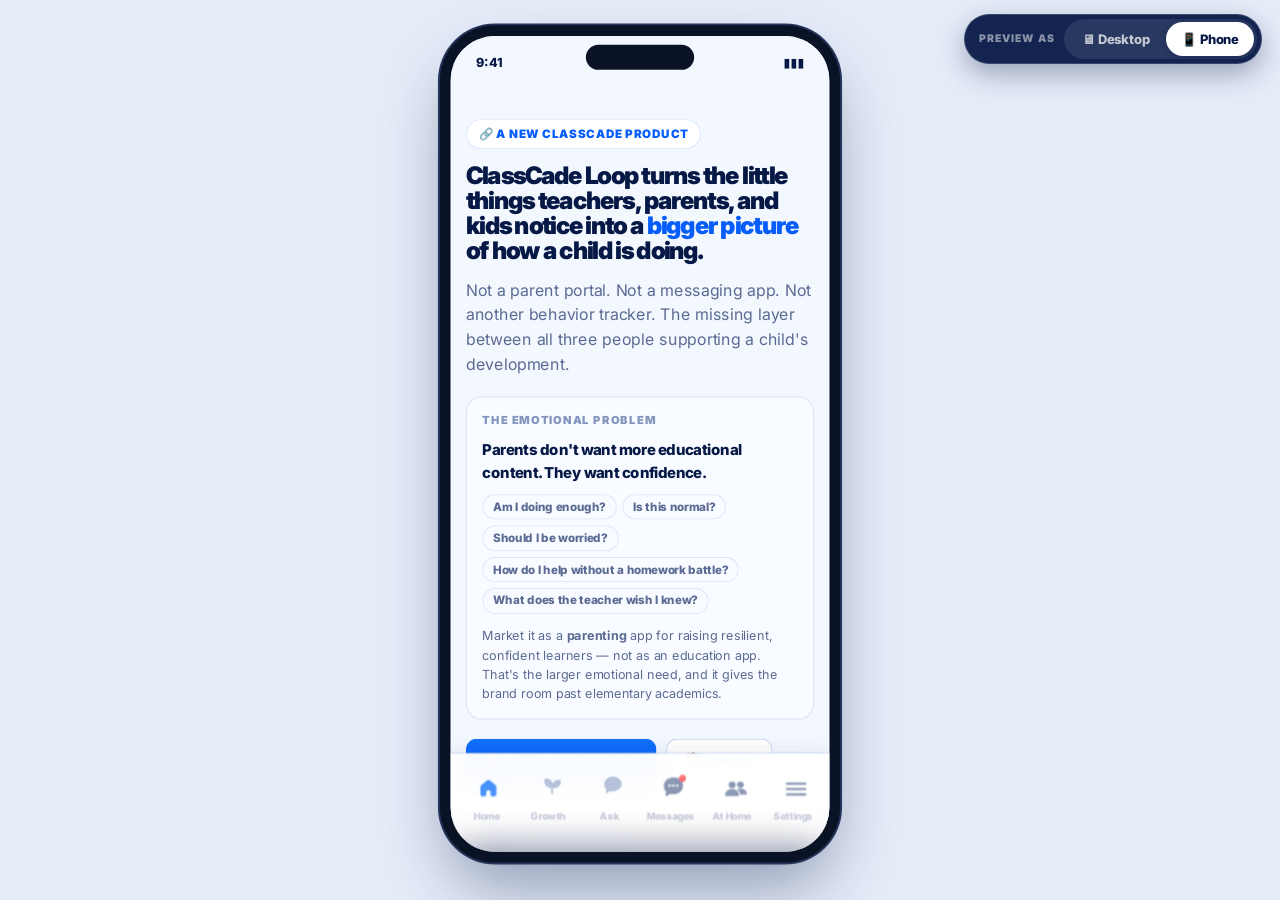
==== index.html @ d3f11597 "Trade Daily Feed's tab for Messages; note the vibe-check integration Daily Feed is browsable detail " ====
<!doctype html>
<html lang="en"><head>
<meta charset="utf-8"><meta name="viewport" content="width=device-width,initial-scale=1">
<title>ClassCade Loop</title>
<link rel="preconnect" href="https://fonts.googleapis.com"><link rel="preconnect" href="https://fonts.gstatic.com" crossorigin>
<link href="https://fonts.googleapis.com/css2?family=Inter:wght@400;500;600;700;800;900&display=swap" rel="stylesheet">
<link rel="stylesheet" href="loop.css?v=115">
<style>
  .hero{padding:34px 0 6px;max-width:760px}
  .arch{display:grid;grid-template-columns:1fr 1fr 1fr;gap:14px}
  @media(max-width:820px){.arch{grid-template-columns:1fr}}
  .prod{border-radius:18px;padding:18px 20px;background:#fff;border:1px solid var(--line);box-shadow:var(--shadow)}
  .prod.ghost{background:var(--tint);border-style:dashed;box-shadow:none;opacity:.75}
  .prod .ico{font-size:24px}
  table.map{width:100%;border-collapse:collapse;font-size:13.5px}
  table.map th{text-align:left;font-size:11.5px;letter-spacing:.07em;text-transform:uppercase;color:var(--muted-2);padding:0 10px 8px 0;font-weight:900}
  table.map td{padding:9px 10px 9px 0;border-top:1px solid var(--line-soft);vertical-align:top}
  table.map td.w{color:var(--muted);font-variant-numeric:tabular-nums}
  .flow{display:grid;grid-template-columns:1fr 92px 1fr;gap:0;align-items:center}
  @media(max-width:820px){.flow{grid-template-columns:1fr}}
  .node{border-radius:16px;padding:16px 18px;background:#fff;box-shadow:inset 0 0 0 1px var(--line)}
  .node .t{font-weight:900;letter-spacing:-.02em;font-size:15px}
  .node .s{font-size:13px;color:var(--muted);margin-top:3px}
  .hub{
    border-radius:18px;padding:16px;text-align:center;color:#fff;
    background:linear-gradient(125deg,#1172ff,#0b2a72);box-shadow:0 10px 26px rgba(7,93,250,.28)
  }
  .conn{height:2px;background:repeating-linear-gradient(90deg,var(--line) 0 6px,transparent 6px 12px)}
  .dimcard{border-radius:16px;padding:15px 16px;background:#fff;box-shadow:inset 0 0 0 1px var(--line)}
  .dimcard .q{font-size:13px;color:var(--muted);margin-top:3px}
</style>
</head><body>
<div class="wrap">

  <div class="hero">
    <div class="eyebrow" style="margin-bottom:14px">🔗 A new ClassCade product</div>
    <h1>ClassCade Loop turns the little things teachers, parents, and kids notice into a <span class="accent">bigger picture</span> of how a child is doing.</h1>
    <p class="muted" style="margin-top:16px;font-size:16.5px;max-width:62ch">
      Not a parent portal. Not a messaging app. Not another behavior tracker.
      The missing layer between all three people supporting a child's development.
    </p>
    <div class="card" style="margin-top:20px;max-width:640px;background:var(--tint)">
      <div class="sec-label">The emotional problem</div>
      <p style="font-size:15.5px;font-weight:800;letter-spacing:-.02em;margin-bottom:10px">Parents don't want more educational content. They want confidence.</p>
      <div style="display:flex;gap:6px;flex-wrap:wrap">
        <span class="chip plain">Am I doing enough?</span>
        <span class="chip plain">Is this normal?</span>
        <span class="chip plain">Should I be worried?</span>
        <span class="chip plain">How do I help without a homework battle?</span>
        <span class="chip plain">What does the teacher wish I knew?</span>
      </div>
      <p class="small muted" style="margin-top:12px">Market it as a <strong>parenting</strong> app for raising resilient, confident learners — not as an education app. That's the larger emotional need, and it gives the brand room past elementary academics.</p>
    </div>
    <div style="display:flex;gap:10px;margin-top:20px;flex-wrap:wrap">
      <a class="btn primary" href="parent.html">🏠 Open the parent view</a>
      <a class="btn ghost" href="teacher.html">🧑‍🏫 Teacher</a>
    </div>
  </div>

  <!-- ── architecture ─────────────────────────────── -->
  <div style="margin-top:44px">
    <div class="sec-label">Product architecture</div>
    <div class="card" style="margin-bottom:16px">
      <h3 style="margin-bottom:4px">ClassCade</h3>
      <p class="muted small" style="margin-bottom:16px">Helping kids thrive at school — and keeping the people who support them connected.</p>
      <div class="arch">
        <div class="prod">
          <div class="ico">⚔️</div>
          <h4 style="margin:8px 0 4px">Showdown</h4>
          <p class="small muted">The classroom experience. Engagement · culture · behavior · goals · motivation.</p>
          <div class="chip good" style="margin-top:10px">Live</div>
        </div>
        <div class="prod" style="border-color:rgba(7,93,250,.4);box-shadow:0 10px 28px rgba(7,93,250,.14)">
          <div class="ico">🔗</div>
          <h4 style="margin:8px 0 4px">Loop</h4>
          <p class="small muted">The home–school connection. Insights · communication · whole-child growth · family support.</p>
          <div class="chip school" style="margin-top:10px">This prototype</div>
        </div>
        <div class="prod ghost">
          <div class="ico">🧪</div>
          <h4 style="margin:8px 0 4px">Future product</h4>
          <p class="small muted">Academic / intervention / whatever comes next.</p>
          <div class="chip plain" style="margin-top:10px">Space held</div>
        </div>
      </div>
      <p class="small muted" style="margin-top:16px">ClassCade becomes the umbrella, rather than Showdown trying to become everything.</p>
    </div>
  </div>

  <!-- ── the loop ─────────────────────────────────── -->
  <div class="card" style="margin-bottom:16px">
    <div class="sec-label">The loop</div>
    <h3 style="margin-bottom:18px">It has to run both directions, or it's just a report card with better manners.</h3>

    <div class="flow">
      <div class="node">
        <div class="t">🏫 School</div>
        <div class="s">Teacher runs Showdown normally. Signals are captured passively — nobody fills out a parent report.</div>
        <div style="display:flex;gap:6px;flex-wrap:wrap;margin-top:10px">
          <span class="chip school">Persistence</span><span class="chip school">Participation</span><span class="chip school">Collaboration</span><span class="chip school">+5 more</span>
        </div>
      </div>
      <div style="padding:0 14px"><div class="conn"></div></div>
      <div class="node">
        <div class="t">🏠 Home</div>
        <div class="s">Parent taps what they noticed, and relays anything their child said worth keeping. No journaling, no forms.</div>
        <div style="display:flex;gap:6px;flex-wrap:wrap;margin-top:10px">
          <span class="chip home">Observations</span><span class="chip home">Relayed quotes</span>
        </div>
      </div>
    </div>

    <div style="max-width:420px;margin:16px auto">
      <div class="hub">
        <div style="font-weight:900;font-size:17px">🔗 Loop</div>
        <div class="small" style="color:rgba(255,255,255,.78);margin-top:4px">Interprets · connects · narrates</div>
      </div>
    </div>

    <div class="grid-3">
      <div class="node" style="opacity:.62;border-style:dashed"><div class="t">👧 Child · parked</div>
        <div class="s">A child-facing surface is designed but <strong>not built</strong>. See below.</div></div>
      <div class="node"><div class="t">🏠 Parent</div><div class="s">"How is my child really doing?" A noticing, why it matters, one question, one thing to try.</div></div>
      <div class="node"><div class="t">🧑‍🏫 Teacher</div><div class="s">"What should I know?" Useful classroom context — not a 900-word parent email.</div></div>
    </div>

    <div class="callout try" style="margin-top:16px">
      <div class="lbl">The return path is the part most products skip</div>
      A parent responds in one tap — <strong>we're seeing this at home too</strong> / <strong>this feels different at home</strong> / <strong>I'd like to talk</strong> — plus an optional line capped at 240 characters. The cap is the feature: it's what stops the channel becoming email.
    </div>
  </div>

  <!-- ── parked child surface ─────────────────────── -->
  <div class="card" style="margin-bottom:16px;border-color:rgba(180,83,10,.3)">
    <div class="sec-label" style="color:var(--watch)">Parked, deliberately · Aug 2026</div>
    <h3 style="margin-bottom:8px">Loop has no child-facing surface, and no child data path at all.</h3>
    <div class="grid-2" style="gap:16px">
      <div>
        <p class="small muted">A screen where a child taps how their day went is personal information
        collected <strong>directly from a child under 13</strong>. That pulls Loop into COPPA proper —
        verifiable parental consent before collection, a child-specific notice, retention limits, and a
        parental right to review and delete.</p>
        <p class="small muted" style="margin-top:10px">It also splits by tier. A <strong>school</strong>
        can consent on parents' behalf for genuinely educational use. A direct <strong>Loop Family</strong>
        subscriber has no school in the chain, so the identical screen would sit on two different legal
        bases depending on who paid. That's a question for counsel, not for first principles.</p>
      </div>
      <div>
        <div class="callout try"><div class="lbl">What it costs, and the workaround</div>
          Parking it costs Loop exactly one thing: the child's voice — the line that makes a parent stop
          scrolling. So the voice is <strong>relayed by the parent</strong> instead. Same sentence on the
          card, collected from an adult account holder, none of the above applies.</div>
        <p class="tiny muted" style="margin-top:10px">The designed student experience — My Focus, three
        stars, never a score — is kept in <code>parked/student.html</code> as a record. It is not linked
        from the product and not part of the build.</p>
      </div>
    </div>
  </div>

  <!-- ── boggies ──────────────────────────────────── -->
  <div class="card" style="margin-bottom:16px">
    <div class="sec-label">The one thing that crosses over</div>
    <div style="display:flex;gap:20px;align-items:center;flex-wrap:wrap">
      <div id="bogRow" style="display:flex;gap:9px"></div>
      <div style="flex:1;min-width:280px">
        <h3 style="margin-bottom:6px">A child's Boggie follows them home.</h3>
        <p class="small muted">Showdown's characters are the only piece of the classroom's personality that belongs in a parent app. Everything else Loop shows a parent is interpretation; the Boggie is the child's own. It gives a parent something to ask about by name — and it gives the child a reason to open their side of Loop at all.</p>
      </div>
    </div>
  </div>

  <!-- ── whole learner ────────────────────────────── -->
  <div class="card" style="margin-bottom:16px">
    <div class="sec-label">The framework</div>
    <h3 style="margin-bottom:6px">${LOOP.framework().name}</h3>
    <p class="small muted" style="margin-bottom:16px">Six dimensions. Nobody takes a 60-question assessment — the picture emerges from signals that were already being generated. Adults see <strong>${LOOP.framework().name}</strong>; the child sees the same six as <strong>My Growth</strong>.</p>
    <div class="grid-3" id="dims"></div>
  </div>

  <!-- ── mapping ──────────────────────────────────── -->
  <div class="grid-2" style="margin-bottom:16px">
    <div class="card">
      <div class="sec-label">Showdown signal → dimension</div>
      <p class="small muted" style="margin-bottom:14px">A signal is evidence, not a score. Each one fans into dimensions with a weight.</p>
      <table class="map" id="mapT"></table>
    </div>
    <div class="stack">
      <div class="card">
        <div class="sec-label">Engine rules</div>
        <ul class="small muted" style="margin:0;padding-left:18px;line-height:1.75">
          <li>Rolling <strong>21-day window</strong>, recency-weighted (≈9-day half-life)</li>
          <li>Source trust: school <strong>1.0</strong> · home <strong>0.85</strong> · child <strong>0.7</strong></li>
          <li><strong>3+ signals</strong> before a dimension says anything — otherwise "getting to know"</li>
          <li>A direction needs <strong>2+ events pointing the same way</strong>. One good day is not a trend</li>
          <li>Parents never see a number. Plain language only</li>
          <li>The child never sees a level, trend, or score at all</li>
        </ul>
      </div>
      <div class="card" style="border-color:rgba(180,83,10,.35)">
        <div class="sec-label" style="color:var(--watch)">One gap worth naming</div>
        <p class="small">None of the eight Showdown signals feeds <strong>🔎 Curiosity</strong>. As specced, Curiosity can only ever be a home-and-child dimension — a connected family would see five dimensions lit by school and one that isn't. Either Showdown captures something like <em>Wondering</em> (a student asking their own question, choosing to go deeper), or Curiosity gets labeled home-sourced on purpose.</p>
      </div>
    </div>
  </div>

  <!-- ── ritual ───────────────────────────────────── -->
  <div class="grid-2" style="margin-bottom:16px">
    <div class="card">
      <div class="sec-label">The rhythm</div>
      <h3 style="margin-bottom:6px">A weekly parenting ritual engine</h3>
      <p class="small muted" style="margin-bottom:14px">This — not content volume — is what makes it subscription-worthy.</p>
      <div class="node" style="margin-bottom:9px"><div class="t">Sunday · the weekly read</div>
        <div class="s">One noticing, one thing to try, one question to ask. Never six status bars and a to-do list.</div></div>
      <div class="node" style="margin-bottom:9px"><div class="t">Daily · the 5-minute moment</div>
        <div class="s">One small idea with a reason attached. Habit territory without pressure.</div></div>
      <div class="node"><div class="t">Anytime · "I'm noticing something…"</div>
        <div class="s">The always-there safety net. No history required, never paywalled.</div></div>
    </div>
    <div class="stack">
      <div class="card">
        <div class="sec-label">Rollout</div>
        <table class="map">
          <tr><th>Phase</th><th>What ships</th></tr>
          <tr><td><strong>1 · Parent-first</strong></td><td class="muted">Loop Family standalone. Proves parents engage weekly and pay, zero school dependency.</td></tr>
          <tr><td><strong>2 · Teacher companion</strong></td><td class="muted">Showdown signals + optional 30-second pulse. <strong>Under 2 minutes a week, or nothing at all.</strong></td></tr>
          <tr><td><strong>3 · School partnerships</strong></td><td class="muted">District pilots sold on reduced parent-email burden — never on dashboards or data.</td></tr>
        </table>
      </div>
      <div class="card" style="background:var(--tint)">
        <div class="sec-label">How Loop talks</div>
        <p class="small" id="langRule"></p>
        <div id="langChips" style="margin-top:10px"></div>
      </div>
    </div>
  </div>

  <!-- ── tiers ────────────────────────────────────── -->
  <div class="grid-2">
    <div class="card">
      <div class="chip home" style="margin-bottom:12px">🏠 Loop Family</div>
      <h3 style="margin-bottom:4px">$7.99<span class="muted" style="font-size:15px;font-weight:700">/month</span></h3>
      <p class="small muted" style="margin:8px 0 14px">Parent joins independently. Parent observations + age/grade expectations + activities and conversations. No school required — and Loop never asks a school for permission to be useful.</p>
      <ul class="small muted" style="margin:0;padding-left:18px;line-height:1.7">
        <li>Whole Learner picture from home signals</li>
        <li>Weekly noticing with talk-about-it and try-at-home</li>
        <li>The child's voice, relayed by the parent</li>
        <li>Upsell: <em>"Want a fuller picture?"</em> → organic ClassCade acquisition</li>
      </ul>
      <a class="btn ghost sm block" style="margin-top:16px" href="parent.html" onclick="LOOP.store.setTier('family')">See the Family experience →</a>
    </div>
    <div class="card" style="border-color:rgba(7,93,250,.35)">
      <div class="chip school" style="margin-bottom:12px">🔗 Loop Connected</div>
      <h3 style="margin-bottom:4px">Included <span class="muted" style="font-size:15px;font-weight:700">when the school uses ClassCade</span></h3>
      <p class="small muted" style="margin:8px 0 14px">Showdown signals flow in alongside what home notices, and the return path opens back to the teacher. The teacher's added workload is zero.</p>
      <ul class="small muted" style="margin:0;padding-left:18px;line-height:1.7">
        <li>School + home + child, visibly sourced</li>
        <li>Teacher class view with home insight cards</li>
        <li>One-tap parent responses land as classroom context</li>
        <li>District pitch: <em>we turn what you already notice into parent-friendly communication automatically</em></li>
      </ul>
      <a class="btn primary sm block" style="margin-top:16px" href="parent.html" onclick="LOOP.store.setTier('connected')">See the Connected experience →</a>
    </div>
  </div>

  <div class="card" style="margin-top:16px">
    <div class="sec-label">Three revenue channels, not one</div>
    <div class="grid-3" style="margin-bottom:16px">
      <div class="node"><div class="t">Family subscription</div>
        <div class="s">Loop Family, $7.99/mo direct to parents. No school required.</div></div>
      <div class="node"><div class="t">Classroom / school</div>
        <div class="s">Showdown stays the teacher and school product, sold the way it already is.</div></div>
      <div class="node"><div class="t">Connected</div>
        <div class="s">Included in the school's license, sold as a family upgrade, or bought district-wide as a family-engagement product.</div></div>
    </div>
    <div class="callout try">
      <div class="lbl">The acquisition loop runs both ways</div>
      Parent discovers Loop → wants the school connection → <strong>tells the teacher about ClassCade</strong>.<br>
      Teacher uses ClassCade → parents see Loop insights → <strong>families subscribe to the deeper experience</strong>.<br>
      <span class="small muted">Neither product requires the other. Each one feeds the other.</span>
    </div>
  </div>

  <p class="tiny muted" style="margin-top:26px;text-align:center">
    Prototype · seeded data, no backend · <a href="#" id="resetAll">reset all demo state</a>
  </p>
</div>

<script src="loop.data.js?v=115"></script>
<script src="loop.engine.js?v=115"></script>
<script src="loop.shell.js?v=115"></script>
<script>
mountApp('index.html');
$('#dims').innerHTML = DIMENSIONS.map(d=>`
  <div class="dimcard" style="box-shadow:inset 0 0 0 1px ${d.color}33">
    <div style="display:flex;align-items:center;gap:9px">
      <div class="dim-ico" style="background:${d.tint};box-shadow:none">${dimIcon(d,20)}</div>
      <strong style="letter-spacing:-.02em;color:${d.color}">${esc(d.name)}</strong>
    </div>
    <div class="q">${esc(d.q)}</div>
    <div style="margin-top:9px">${d.facets.map(f=>
      `<span class="chip plain tiny" style="margin:0 4px 4px 0">${esc(f)}</span>`).join('')}</div>
  </div>`).join('');

$('#bogRow').innerHTML = ['starpop','fizz','coco','oneeye','uni','sharky'].map(b=>bog(b,'md','ring')).join('');

$('#mapT').innerHTML = `<tr><th>Signal</th><th>Feeds</th></tr>` + Object.keys(SIGNALS).map(k=>{
  const s = SIGNALS[k];
  const dims = Object.keys(s.w).map(dk=>{
    const dim = DIMENSIONS.find(x=>x.id===dk);
    return `${dim.emoji} ${dim.name} <span class="w">${s.w[dk]}</span>`;
  }).join(' · ');
  return `<tr><td><strong>${s.emoji} ${esc(s.label)}</strong>${s.proposed?' <span class="chip watch tiny">proposed</span>':''}</td><td class="muted">${dims}</td></tr>`;
}).join('');

$('#langRule').textContent = LANGUAGE.rule;
$('#langChips').innerHTML =
  LANGUAGE.use.map(w=>`<span class="chip good" style="margin:0 5px 5px 0">${esc(w)}</span>`).join('') +
  '<div style="margin-top:7px">' +
  LANGUAGE.never.map(w=>`<span class="chip plain" style="margin:0 5px 5px 0;text-decoration:line-through;opacity:.55">${esc(w)}</span>`).join('') +
  '</div>';

$('#resetAll').onclick = e => { e.preventDefault(); LOOP.store.reset(); toast('Demo state cleared.'); setTimeout(()=>location.reload(),700) };
</script>
</body></html>
---- loop.css ----
/* ClassCade Loop — shared shell
   Tokens sampled from the live classcade.com marketing site (Aug 2026). */

:root{
  /* ClassCade masterbrand */
  --ink:#061846;
  --ink-2:#07173f;
  --blue:#075dfa;
  --blue-grad:linear-gradient(#1172ff 0%, #0456ee 100%);
  --gold-grad:linear-gradient(#ffd547 0%, #ffc425 48%, #ffba12 100%);
  --gold:#ffc425;
  --muted:#5b6a92;
  --muted-2:#8496bd;
  --line:rgba(145,174,224,.48);
  --line-soft:rgba(145,174,224,.28);
  --card:#ffffff;
  --tint:#f8fbff;
  --page:#f3f7fe;
  --shadow:0 10px 28px rgba(6,24,70,.09);
  --shadow-lg:0 18px 48px rgba(6,24,70,.13);
  --radius:20px;

  /* Loop source colors — every insight is visibly sourced */
  --school:#075dfa;        /* Showdown / teacher */
  --school-bg:#eef4ff;
  --home:#0e9384;          /* parent observations */
  --home-bg:#e7f7f4;
  --child:#7c4dff;         /* child check-ins */
  --child-bg:#f1ecff;
  --good:#108b2f;
  --good-bg:#e9f8e9;
  --watch:#b4530a;
  --watch-bg:#fdf1e3;
}

*{box-sizing:border-box}
html,body{margin:0;padding:0}
body{
  font-family:Inter,ui-sans-serif,system-ui,-apple-system,"Segoe UI",sans-serif;
  background:var(--page);
  color:var(--ink);
  -webkit-font-smoothing:antialiased;
  font-size:15px;
  line-height:1.55;
}
h1,h2,h3,h4{margin:0;font-weight:900;letter-spacing:-.035em;line-height:1.08}
h1{font-size:40px;letter-spacing:-.055em;line-height:1.04}
h2{font-size:26px}
h3{font-size:19px;letter-spacing:-.028em}
h4{font-size:15px;letter-spacing:-.02em}
p{margin:0}
a{color:var(--blue);text-decoration:none;font-weight:800}
.accent{color:var(--blue)}
.muted{color:var(--muted)}
.small{font-size:13px}
.tiny{font-size:12px;letter-spacing:.01em}

/* ── top bar ───────────────────────────────────────── */
.bar{
  position:sticky;top:0;z-index:40;
  background:var(--ink);color:#fff;
  border-bottom:1px solid rgba(255,255,255,.08);
}
.bar-in{max-width:1120px;margin:0 auto;padding:11px 22px;display:flex;align-items:center;gap:18px}
.logo{display:flex;align-items:center;gap:9px;font-weight:900;letter-spacing:-.04em;font-size:19px;color:#fff}
.logo .cc{color:#fff}
.logo .cd{color:var(--gold)}
.logo .lp{
  margin-left:6px;padding:2px 9px;border-radius:999px;
  background:rgba(255,255,255,.1);box-shadow:inset 0 0 0 1px rgba(255,255,255,.16);
  font-size:12px;letter-spacing:.02em;color:#fff
}
.surfaces{display:flex;gap:4px;margin-left:6px}
.surfaces a{
  padding:7px 13px;border-radius:11px;font-size:13.5px;font-weight:800;
  color:rgba(255,255,255,.72)
}
.surfaces a:hover{background:rgba(255,255,255,.08);color:#fff}
.surfaces a.on{background:rgba(255,255,255,.13);color:#fff;box-shadow:inset 0 0 0 1px rgba(255,255,255,.14)}
.bar-right{margin-left:auto;display:flex;align-items:center;gap:12px}

/* tier toggle */
.tier{display:flex;align-items:center;gap:0;background:rgba(255,255,255,.08);border-radius:999px;padding:3px;box-shadow:inset 0 0 0 1px rgba(255,255,255,.13)}
.tier button{
  border:0;background:transparent;cursor:pointer;color:rgba(255,255,255,.7);
  font:inherit;font-size:12.5px;font-weight:800;padding:5px 12px;border-radius:999px;letter-spacing:-.01em
}
.tier button.on{background:#fff;color:var(--ink)}
.tier-label{font-size:11.5px;font-weight:800;letter-spacing:.08em;text-transform:uppercase;color:rgba(255,255,255,.45)}

/* ── layout ────────────────────────────────────────── */
.wrap{max-width:1120px;margin:0 auto;padding:26px 22px 90px}
.narrow{max-width:720px}
.stack{display:flex;flex-direction:column;gap:16px}
.row{display:flex;gap:16px}
.grid-2{display:grid;grid-template-columns:1fr 1fr;gap:16px}
.grid-3{display:grid;grid-template-columns:repeat(3,1fr);gap:14px}
.sidebar-layout{display:grid;grid-template-columns:1fr 330px;gap:20px;align-items:start}
@media (max-width:900px){
  .sidebar-layout,.grid-2,.grid-3{grid-template-columns:1fr}
  h1{font-size:30px}
  .surfaces a{padding:6px 9px;font-size:12.5px}
}

/* ── cards ─────────────────────────────────────────── */
.card{
  background:var(--card);border:1px solid var(--line);border-radius:var(--radius);
  box-shadow:var(--shadow);padding:20px 22px
}
.card.flush{padding:0;overflow:hidden}
.card.tinted{background:var(--tint)}
.card-head{display:flex;align-items:center;gap:10px;margin-bottom:12px}
.hairline{height:1px;background:var(--line-soft);margin:16px -22px}

/* eyebrow pill */
.eyebrow{
  display:inline-flex;align-items:center;gap:7px;padding:6px 13px;border-radius:999px;
  background:#fff;box-shadow:inset 0 0 0 1px rgba(7,93,250,.15);
  color:var(--blue);font-size:12px;font-weight:900;letter-spacing:.06em;text-transform:uppercase
}

/* chips */
.chip{
  display:inline-flex;align-items:center;gap:6px;padding:4px 11px;border-radius:999px;
  font-size:12px;font-weight:800;letter-spacing:-.01em;white-space:nowrap
}
.chip.school{background:var(--school-bg);color:var(--school);box-shadow:inset 0 0 0 1px rgba(7,93,250,.16)}
.chip.home{background:var(--home-bg);color:var(--home);box-shadow:inset 0 0 0 1px rgba(14,147,132,.18)}
.chip.child{background:var(--child-bg);color:var(--child);box-shadow:inset 0 0 0 1px rgba(124,77,255,.18)}
.chip.good{background:var(--good-bg);color:var(--good);box-shadow:inset 0 0 0 1px rgba(16,139,47,.16)}
.chip.watch{background:var(--watch-bg);color:var(--watch);box-shadow:inset 0 0 0 1px rgba(180,83,10,.16)}
.chip.plain{background:var(--tint);color:var(--muted);box-shadow:inset 0 0 0 1px var(--line-soft)}
.chip.gold{background:#fff6d9;color:#7a5a00;box-shadow:inset 0 0 0 1px rgba(255,196,37,.4)}

/* buttons */
.btn{
  display:inline-flex;align-items:center;justify-content:center;gap:8px;
  border:0;cursor:pointer;font:inherit;font-weight:800;font-size:14px;
  padding:11px 18px;border-radius:12px;letter-spacing:-.015em;
  background:var(--tint);color:var(--ink);box-shadow:inset 0 0 0 1px var(--line);
  transition:transform .08s ease
}
.btn:active{transform:translateY(1px)}
.btn.primary{background-image:var(--blue-grad);color:#fff;box-shadow:0 6px 16px rgba(7,93,250,.28)}
.btn.gold{background-image:var(--gold-grad);color:var(--ink-2);box-shadow:0 6px 16px rgba(255,186,18,.32)}
.btn.ghost{background:#fff;color:var(--blue);box-shadow:inset 0 0 0 1px var(--line)}
.btn.sm{padding:8px 13px;font-size:13px;border-radius:10px}
.btn.block{width:100%}
.btn[disabled]{opacity:.55;cursor:default}
.btn.sel{background:#fff;box-shadow:inset 0 0 0 2px var(--blue);color:var(--blue)}

/* ── dimension bits ────────────────────────────────── */
.dim-ico{
  width:38px;height:38px;border-radius:12px;display:grid;place-items:center;font-size:19px;
  background:var(--tint);box-shadow:inset 0 0 0 1px var(--line-soft);flex:none
}
.dim-ico.lg{width:48px;height:48px;font-size:24px;border-radius:14px}
.trend{font-weight:900;font-size:15px}
.trend.up{color:var(--good)}
.trend.flat{color:var(--muted-2)}
.trend.down{color:var(--watch)}

.meter{height:7px;border-radius:999px;background:#e9f0fb;overflow:hidden;box-shadow:inset 0 0 0 1px var(--line-soft)}
.meter i{display:block;height:100%;border-radius:999px;background-image:var(--blue-grad)}
.meter i.good{background-image:linear-gradient(#2fbf4d,#108b2f)}
.meter i.watch{background-image:linear-gradient(#f0a94a,#c96a12)}
.meter i.unknown{background-image:linear-gradient(#c9d6ec,#aebfdf)}

/* sourced evidence lines */
.src{display:flex;gap:11px;align-items:flex-start;padding:11px 0}
.src + .src{border-top:1px dashed var(--line-soft)}
.src-key{
  flex:none;width:82px;font-size:11.5px;font-weight:900;letter-spacing:.06em;text-transform:uppercase;
  padding-top:2px
}
.src-key.school{color:var(--school)}
.src-key.home{color:var(--home)}
.src-key.child{color:var(--child)}
.src-body{font-size:14.5px;line-height:1.5}
.quote{font-style:italic;color:var(--ink)}

/* callouts */
.callout{border-radius:14px;padding:14px 16px;background:var(--tint);box-shadow:inset 0 0 0 1px var(--line-soft)}
.callout .lbl{font-size:11.5px;font-weight:900;letter-spacing:.07em;text-transform:uppercase;color:var(--muted);margin-bottom:5px}
.callout.talk{background:#fff9e6;box-shadow:inset 0 0 0 1px rgba(255,196,37,.35)}
.callout.talk .lbl{color:#8a6400}
.callout.try{background:var(--home-bg);box-shadow:inset 0 0 0 1px rgba(14,147,132,.18)}
.callout.try .lbl{color:var(--home)}
.callout.why{background:var(--school-bg);box-shadow:inset 0 0 0 1px rgba(7,93,250,.14)}
.callout.why .lbl{color:var(--school)}

/* avatars */
.av{
  width:38px;height:38px;border-radius:12px;flex:none;display:grid;place-items:center;
  font-weight:900;font-size:14px;color:#fff;letter-spacing:-.02em;background-image:var(--blue-grad)
}
.av.lg{width:52px;height:52px;border-radius:15px;font-size:19px}
.av.g1{background-image:linear-gradient(#7c4dff,#5b21e8)}
.av.g2{background-image:linear-gradient(#0e9384,#087668)}
.av.g3{background-image:linear-gradient(#f0a94a,#d97a12)}
.av.g4{background-image:linear-gradient(#e8578a,#c62a63)}

/* upsell / connect */
.connect{
  border-radius:var(--radius);padding:20px 22px;color:#fff;
  background:linear-gradient(115deg,#0b2a72,#061846 60%);
  box-shadow:var(--shadow-lg);position:relative;overflow:hidden
}
.connect::after{
  content:"";position:absolute;right:-40px;top:-40px;width:190px;height:190px;border-radius:50%;
  background:radial-gradient(circle,rgba(255,196,37,.28),transparent 68%)
}
.connect h3{color:#fff}
.connect p{color:rgba(255,255,255,.76)}

.locked{opacity:.5;filter:grayscale(.35);pointer-events:none}

/* toast */
.toast{
  position:fixed;left:50%;bottom:26px;transform:translateX(-50%) translateY(14px);
  background:var(--ink);color:#fff;padding:12px 18px;border-radius:13px;font-weight:800;font-size:14px;
  box-shadow:var(--shadow-lg);opacity:0;transition:all .22s ease;pointer-events:none;z-index:80;max-width:88vw
}
.toast.show{opacity:1;transform:translateX(-50%) translateY(0)}

/* misc */
.sec-label{font-size:11.5px;font-weight:900;letter-spacing:.09em;text-transform:uppercase;color:var(--muted-2);margin-bottom:9px}
.list-row{display:flex;align-items:center;gap:13px;padding:13px 22px;border-top:1px solid var(--line-soft);cursor:pointer}
.list-row:first-child{border-top:0}
.list-row:hover{background:var(--tint)}
.list-row.on{background:var(--school-bg)}
.spacer{flex:1}
textarea.note{
  width:100%;border-radius:12px;border:1px solid var(--line);padding:11px 13px;font:inherit;font-size:14px;
  resize:vertical;min-height:64px;color:var(--ink);background:#fff
}
textarea.note:focus{outline:2px solid rgba(7,93,250,.35);outline-offset:1px}
.counter{font-size:12px;color:var(--muted-2);font-weight:700;text-align:right;margin-top:4px}

/* ── mobile chrome ─────────────────────────────────── */
@media (max-width:680px){
  .bar-in{flex-wrap:wrap;gap:10px;padding:10px 16px}
  .surfaces{order:3;width:100%;margin-left:0;overflow-x:auto;-webkit-overflow-scrolling:touch}
  .surfaces a{white-space:nowrap}
  .bar-right{margin-left:auto}
  .tier-label{display:none}
  .wrap{padding:20px 16px 70px}
  .card{padding:18px 16px}
  .hairline{margin:14px -16px}
  .src-key{width:64px;font-size:10.5px}
  .callout{padding:12px 13px}
}

/* ══ APP SHELL (sidebar) ═══════════════════════════════════════════ */
.app{display:grid;grid-template-columns:236px 1fr;min-height:100vh;align-items:start}
.side{
  position:sticky;top:0;height:100vh;overflow-y:auto;
  background:var(--ink);color:#fff;padding:20px 14px;display:flex;flex-direction:column;gap:6px
}
.side .brand{display:block;padding:4px 8px 18px}
.side .brand .cc{font-weight:900;font-size:17px;letter-spacing:-.04em}
.side .brand .cc i{font-style:normal;color:var(--gold)}
.side .brand .lp{
  display:block;font-weight:900;font-size:29px;letter-spacing:-.055em;line-height:1;margin-top:1px;
  background:linear-gradient(92deg,#4d9bff,#1172ff 45%,#7c5cfc);
  -webkit-background-clip:text;background-clip:text;color:transparent
}
.side nav{display:flex;flex-direction:column;gap:2px}
.side nav a,.side nav > span{
  display:flex;align-items:center;gap:11px;padding:10px 12px;border-radius:12px;
  font-size:14px;font-weight:800;color:rgba(255,255,255,.66);letter-spacing:-.015em
}
/* children of a nav item must never pick up the item's own box */
.side nav a .ic,.side nav a .gl,.side nav a .nlabel{
  padding:0;border-radius:0;background:none;box-shadow:none;font-size:inherit
}
.side nav a .gl{display:none}
body.sm .side nav a .gl{display:block}
.side nav a .ic{display:inline-block;width:19px;text-align:center;font-size:15px;flex:none}
.side nav a .nlabel{display:inline;color:inherit}
.side nav a:hover{background:rgba(255,255,255,.07);color:#fff}
.side nav a.on{background-image:var(--blue-grad);color:#fff;box-shadow:0 6px 16px rgba(7,93,250,.34)}
.side nav span{opacity:.34;cursor:default}
.side nav .ic{width:19px;text-align:center;font-size:15px}
.side-label{
  font-size:10.5px;font-weight:900;letter-spacing:.11em;text-transform:uppercase;
  color:rgba(255,255,255,.32);padding:16px 12px 6px
}
.side-promo{
  margin-top:auto;border-radius:16px;padding:15px;color:#fff;
  background:linear-gradient(160deg,#0d2f7d,#071a4d);box-shadow:inset 0 0 0 1px rgba(255,255,255,.1)
}
.side-promo h5{margin:0 0 6px;font-size:14.5px;font-weight:900;letter-spacing:-.02em;line-height:1.25}
.side-promo p{font-size:12.5px;color:rgba(255,255,255,.6);line-height:1.45}
.side .tier{margin:10px 4px 0}
.main{min-width:0;padding:26px 28px 80px}

/* greeting + child switcher */
.topline{display:flex;align-items:flex-start;gap:18px;flex-wrap:wrap;margin-bottom:20px}
.kidpick{
  margin-left:auto;display:flex;align-items:center;gap:11px;background:#fff;border:1px solid var(--line);
  border-radius:16px;padding:9px 14px;box-shadow:var(--shadow);cursor:pointer
}
.kidpick .meta{font-size:12.5px;color:var(--muted);font-weight:700}
.kidmenu{position:relative}
.kidmenu .drop{
  position:absolute;right:0;top:calc(100% + 7px);background:#fff;border:1px solid var(--line);
  border-radius:16px;box-shadow:var(--shadow-lg);padding:6px;min-width:250px;z-index:30;display:none
}
.kidmenu.open .drop{display:block}
.kidmenu .drop button{
  display:flex;align-items:center;gap:11px;width:100%;text-align:left;border:0;background:transparent;
  font:inherit;padding:9px 10px;border-radius:11px;cursor:pointer;color:var(--ink)
}
.kidmenu .drop button:hover{background:var(--tint)}

/* dashboard grid */
.dash{display:grid;grid-template-columns:minmax(0,1fr) 318px;gap:18px;align-items:start}

/* hero */
.hero-card{
  border-radius:var(--radius);padding:24px 26px;color:#fff;position:relative;overflow:hidden;
  background:linear-gradient(118deg,#0c2661,#061846 62%);box-shadow:var(--shadow-lg)
}
.hero-card::after{content:"";position:absolute;right:-70px;top:-70px;width:260px;height:260px;border-radius:50%;
  background:radial-gradient(circle,rgba(124,92,252,.32),transparent 68%)}
.hero-grid{position:relative;z-index:1;display:grid;grid-template-columns:minmax(0,1.15fr) minmax(0,1fr);gap:24px}
.hero-grid > *,.hero-side > *,.dash > *,.q-grid > *,.wl-row > *,.duo > *{min-width:0}
.hero-card h2{color:#fff;font-size:25px;line-height:1.18;margin-bottom:9px}
.hero-card p{color:rgba(255,255,255,.74);font-size:14.5px}
.hero-eyebrow{font-size:10.5px;font-weight:900;letter-spacing:.13em;text-transform:uppercase;color:rgba(255,255,255,.5);margin-bottom:11px}
.hero-side{display:grid;grid-template-columns:minmax(0,1fr) minmax(0,1fr);gap:14px}
.hero-src .hd{display:flex;align-items:center;gap:7px;font-size:11.5px;font-weight:900;letter-spacing:.07em;text-transform:uppercase;margin-bottom:7px}
.hero-src.s .hd{color:#7fb0ff}
.hero-src.h .hd{color:#5ee0cd}
.hero-src .stat{font-size:14.5px;font-weight:800;line-height:1.35;color:#fff;margin-bottom:9px}
.hero-quote{
  border-radius:13px;padding:10px 12px;background:rgba(255,255,255,.08);
  box-shadow:inset 0 0 0 1px rgba(255,255,255,.12);font-size:12.5px;line-height:1.45;color:rgba(255,255,255,.9)
}
.hero-quote .by{display:block;margin-top:5px;color:rgba(255,255,255,.5);font-weight:800;font-size:11.5px}

/* whole-learner row */
.wl-head{display:flex;align-items:center;gap:10px;margin:22px 0 11px}
.wl-row{display:grid;grid-template-columns:repeat(6,minmax(0,1fr));gap:11px}
.wl-card{
  background:#fff;border:1px solid var(--line);border-radius:16px;padding:14px 13px;
  box-shadow:var(--shadow);cursor:pointer;transition:transform .1s ease
}
.wl-card:hover{transform:translateY(-2px)}
.wl-card .tile{width:36px;height:36px;border-radius:11px;display:grid;place-items:center;font-size:17px;margin-bottom:9px}
.wl-card .nm{font-weight:900;font-size:13.5px;letter-spacing:-.025em}
.wl-card .st{font-size:12.5px;font-weight:800;margin-top:2px}
.wl-card .bar{height:5px;border-radius:999px;background:#eaf0fa;margin-top:9px;overflow:hidden}
.wl-card .bar i{display:block;height:100%;border-radius:999px}

/* two-up cards */
.duo{display:grid;grid-template-columns:1fr 1fr;gap:14px;margin-top:14px}
.mini-head{display:flex;align-items:center;gap:9px;margin-bottom:9px}
.mini-ico{width:32px;height:32px;border-radius:10px;display:grid;place-items:center;font-size:15px;flex:none}
.mini-lbl{font-size:10.5px;font-weight:900;letter-spacing:.11em;text-transform:uppercase;color:var(--muted)}
.donut{width:74px;height:74px;flex:none;border-radius:50%;display:grid;place-items:center;position:relative}
.donut span{font-size:15px;font-weight:900;letter-spacing:-.03em}

/* activity feed */
.feed{width:100%;border-collapse:collapse}
.feed td{padding:11px 8px;border-top:1px solid var(--line-soft);font-size:13.5px;vertical-align:middle}
.feed tr:first-child td{border-top:0}
.feed .dt{color:var(--muted-2);font-weight:800;font-size:12.5px;white-space:nowrap;width:66px}
.feed .sg{font-weight:800;white-space:nowrap}
.feed .who{color:var(--muted);font-size:12.5px;white-space:nowrap;text-align:right}
.coin{background:#fff6d9;color:#7a5a00;box-shadow:inset 0 0 0 1px rgba(255,196,37,.42);
  border-radius:999px;padding:3px 9px;font-size:11.5px;font-weight:900;white-space:nowrap}

/* right rail */
.rail{display:flex;flex-direction:column;gap:14px}
.rail .card{padding:17px 18px}
.rail .lbl{font-size:10.5px;font-weight:900;letter-spacing:.1em;text-transform:uppercase;margin-bottom:6px}
.rail h4{font-size:17px;letter-spacing:-.03em;margin-bottom:6px}
.rail p{font-size:13.5px;color:var(--muted);line-height:1.5}
.rail .link{display:inline-block;margin-top:10px;font-size:13px}

@media (max-width:1180px){
  .dash{grid-template-columns:1fr}
  .wl-row{grid-template-columns:repeat(3,minmax(0,1fr))}
}
@media (max-width:900px){
  .app{grid-template-columns:1fr}
  .side{position:static;height:auto;flex-direction:row;flex-wrap:wrap;align-items:center;gap:10px;padding:12px 16px}
  .side .brand{padding:0 6px 0 0}
  .side .brand .lp{font-size:20px;display:inline;margin-left:6px}
  .side .brand .cc{font-size:15px}
  .side nav{flex-direction:row;flex-wrap:wrap;gap:3px}
  .side nav a{padding:7px 10px;font-size:13px}
  .side-label{display:none}
  .side-promo{display:none}
  .side .tier{margin:0 0 0 auto}
  .main{padding:18px 16px 60px}
  .hero-grid{grid-template-columns:1fr}
  .hero-side{grid-template-columns:1fr}
  .dash{grid-template-columns:minmax(0,1fr)}
  .feed{display:block;overflow-x:auto}
  .duo{grid-template-columns:1fr}
  .wl-row{grid-template-columns:repeat(2,minmax(0,1fr))}
}

/* pages written before the shell keep their .wrap; neutralise its box here */
.main > .wrap{padding:0;max-width:none;margin:0}

/* ══ CONVERSATION STARTERS ═════════════════════════════════════════ */
.starters{
  border-radius:var(--radius);border:1px solid var(--line);background:#fff;
  box-shadow:var(--shadow);padding:22px 24px;margin-top:16px;position:relative;overflow:hidden
}
.starters::before{
  content:"";position:absolute;left:0;top:0;bottom:0;width:5px;
  background:linear-gradient(#7c5cfc,#075dfa 55%,#14b8a6)
}
.starters .strike{
  display:inline-block;text-decoration:line-through;text-decoration-thickness:2px;
  text-decoration-color:rgba(180,83,10,.55);color:var(--muted-2)
}
.q-card{
  border-radius:16px;padding:16px 17px;background:var(--tint);
  box-shadow:inset 0 0 0 1px var(--line);display:flex;flex-direction:column;gap:9px
}
.q-card.grounded{background:#fff;box-shadow:inset 0 0 0 1.5px rgba(7,93,250,.28),0 6px 18px rgba(6,24,70,.07)}
.q-card .qq{font-size:16.5px;font-weight:800;letter-spacing:-.025em;line-height:1.35}
.q-card .because{
  font-size:12.5px;font-weight:800;color:var(--school);background:var(--school-bg);
  border-radius:10px;padding:7px 10px;line-height:1.4
}
.q-card .because.home{color:var(--home);background:var(--home-bg)}
.q-card .whyq{font-size:12.5px;color:var(--muted);line-height:1.5}
.q-card .followq{font-size:12.5px;font-weight:800;color:var(--ink)}
.q-card .acts{display:flex;gap:7px;margin-top:2px}
.q-hero{
  border-radius:18px;padding:20px 22px;background:var(--tint);
  box-shadow:inset 0 0 0 1.5px rgba(7,93,250,.22);display:flex;flex-direction:column;gap:11px
}
.q-hero .qq{font-size:22px;font-weight:900;letter-spacing:-.035em;line-height:1.28}
.q-hero .because{align-self:flex-start}
.q-hero .because.plain{color:var(--muted);background:#fff;box-shadow:inset 0 0 0 1px var(--line)}
.q-hero .followq{font-size:13.5px}
.q-hero .acts{display:flex;gap:9px;margin-top:3px;flex-wrap:wrap}
.q-hero.done .qq{opacity:.5;text-decoration:line-through;text-decoration-color:var(--muted-2)}
@media(max-width:900px){
  .q-hero{padding:16px}
  .q-hero .qq{font-size:19px}
  .q-hero .acts{flex-direction:column}
  .q-hero .acts .btn{width:100%}
}
.q-card.done{opacity:.55}
.q-card.done .qq{text-decoration:line-through;text-decoration-color:var(--muted-2)}

/* ══ BRAND LOCKUP ══════════════════════════════════════════════════ */
.brand{display:block;padding:2px 8px 18px;text-decoration:none}
.brand-top{display:flex;align-items:center;gap:7px}
.brand-top .spark{width:19px;height:19px;flex:none}
.brand-top .cc{
  font-family:'Baloo 2',Inter,sans-serif;font-weight:800;font-size:19px;
  letter-spacing:-.035em;line-height:1;color:#fff
}
.brand-top .tm{font-size:8px;font-weight:800;color:rgba(255,255,255,.5);align-self:flex-start;margin-top:1px}
.brand-loop{display:flex;align-items:center;gap:0;margin-top:1px;line-height:1}
.brand-loop .ltr{
  font-family:'Baloo 2',Inter,sans-serif;font-weight:800;font-size:34px;
  letter-spacing:-.05em;color:#fff;line-height:.9
}
.brand-loop .inf{height:31px;width:53px;flex:none;margin:0 -4px}
/* light-surface variant */
.brand.on-light .brand-top .cc,.brand.on-light .brand-loop .ltr{color:var(--ink)}
.brand.on-light .brand-top .tm{color:var(--muted-2)}

/* ══ BOGGIES ═══════════════════════════════════════════════════════ */
.bog{border-radius:50%;flex:none;display:inline-block;object-fit:cover;vertical-align:middle;
  box-shadow:0 3px 10px rgba(6,24,70,.16)}
.bog.ring{box-shadow:0 3px 10px rgba(6,24,70,.16),0 0 0 2px #fff}
.bog-xs{width:26px;height:26px}
.bog-sm{width:38px;height:38px}
.bog-md{width:56px;height:56px}
.bog-lg{width:84px;height:84px}
.bog-xl{width:120px;height:120px}
.side-promo{display:flex;gap:12px;align-items:center}
.side-promo .txt{min-width:0}

/* ══ APP / WEB VIEW TOGGLE ═════════════════════════════════════════ */
.viewtoggle{
  position:fixed;top:16px;right:20px;z-index:120;display:flex;align-items:center;gap:9px;
  background:rgba(6,24,70,.94);border-radius:999px;padding:5px 5px 5px 15px;
  box-shadow:0 10px 28px rgba(6,24,70,.34),inset 0 0 0 1px rgba(255,255,255,.16);
  backdrop-filter:blur(10px)
}
.viewtoggle .vt-label{
  font-size:10.5px;font-weight:900;letter-spacing:.11em;text-transform:uppercase;
  color:rgba(255,255,255,.5);white-space:nowrap
}
.viewtoggle .vt-group{display:flex;gap:2px;background:rgba(255,255,255,.09);border-radius:999px;padding:3px}
.viewtoggle button{
  border:0;background:transparent;cursor:pointer;color:rgba(255,255,255,.72);
  font:inherit;font-size:13px;font-weight:800;padding:7px 15px;border-radius:999px;letter-spacing:-.015em;
  transition:background .14s,color .14s
}
.viewtoggle button:hover{color:#fff}
.viewtoggle button.on{background:#fff;color:var(--ink);box-shadow:0 2px 6px rgba(6,24,70,.28)}

/* phone frame */
body.appview{background:#e6ecf8;padding:0}
body.appview .app{
  /* min-height:100vh on the base .app rule beats `height`, which stretched the
     "phone" to the full browser window and sliced its bottom off. */
  min-height:0;
  /* Always a real phone's dimensions, then scaled to fit — capping height
     alone made the frame squat in a short browser window. Scaling keeps the
     layout at a true 392px so the preview matches an actual handset. */
  width:392px;height:844px;margin:36px auto;grid-template-columns:1fr;
  transform:scale(var(--pscale,1));transform-origin:top center;
  margin-bottom:calc(36px + (var(--pscale,1) - 1) * 844px);
  border-radius:46px;overflow:hidden;position:relative;background:var(--page);
  box-shadow:0 0 0 11px #0a1226,0 0 0 13px #26355c,0 34px 70px rgba(6,24,70,.4)
}
body.appview .main{
  padding:0 16px 96px;height:100%;overflow-y:auto;-webkit-overflow-scrolling:touch;
  padding-top:52px
}

/* status bar */
.statusbar{
  display:none;position:absolute;top:0;left:0;right:0;height:44px;z-index:20;
  align-items:flex-end;justify-content:space-between;padding:0 26px 7px;
  font-size:13px;font-weight:800;color:var(--ink);
  background:linear-gradient(var(--page) 62%,rgba(243,247,254,0))
}
body.appview .statusbar{display:flex}
.statusbar .notch{
  position:absolute;left:50%;transform:translateX(-50%);top:9px;
  width:112px;height:26px;border-radius:999px;background:#0a1226
}

/* sidebar becomes a bottom tab bar */
body.appview .side{
  position:absolute;bottom:0;left:0;right:0;top:auto;height:auto;
  flex-direction:row;justify-content:space-around;align-items:center;
  padding:9px 6px 22px;gap:0;border-radius:0;z-index:30;
  box-shadow:0 -8px 24px rgba(6,24,70,.18)
}
body.appview .side .brand,
body.appview .side .side-label,
body.appview .side .side-promo,
body.appview .side .tier,
body.appview .side nav:nth-of-type(2){display:none}
body.appview .side nav{flex-direction:row;justify-content:space-around;width:100%;gap:0}
body.appview .side nav a,body.appview .side nav span{
  flex-direction:column;gap:3px;padding:5px 4px;font-size:10px;letter-spacing:-.01em;border-radius:12px;flex:1;
  text-align:center;align-items:center
}
body.appview .side nav a.on{background:transparent;color:#fff;box-shadow:none}
body.appview .side nav a.on .ic{
  background:var(--blue);border-radius:11px;box-shadow:0 5px 14px rgba(7,93,250,.5)
}
body.appview .side nav .ic{width:30px;height:22px;line-height:22px;font-size:14px;transition:background .12s}
body.appview .side nav span{display:flex}
/* app view: single column everywhere */
body.appview .dash,body.appview .t-layout{grid-template-columns:1fr}
body.appview .wl-row{grid-template-columns:repeat(3,minmax(0,1fr));gap:8px}
body.appview .q-grid,body.appview .duo,body.appview .grid-2,body.appview .grid-3,
body.appview .hero-grid,body.appview .hero-side,body.appview .concern-grid,body.appview .arch{
  grid-template-columns:1fr}
body.appview h1{font-size:25px}
body.appview .hero-card{padding:18px}
body.appview .card,body.appview .starters{padding:16px}
body.appview .topline{margin-bottom:14px}
body.appview .kidpick{margin-left:0;width:100%}
body.appview .kidmenu{width:100%;margin-top:12px}
body.appview .side nav a.notab{display:none}   /* five tabs, not seven */

/* ══ SETTINGS ══════════════════════════════════════════════════════ */
.setrow{display:flex;align-items:flex-start;gap:14px;padding:14px 0;border-top:1px solid var(--line-soft)}
.setrow:first-of-type{border-top:0}
.setrow .txt{flex:1;min-width:0}
.setrow .txt h5{margin:0 0 3px;font-size:14.5px;font-weight:900;letter-spacing:-.02em}
.setrow .txt p{font-size:12.5px;color:var(--muted);line-height:1.5}
.sw{
  width:46px;height:27px;border-radius:999px;border:0;cursor:pointer;flex:none;position:relative;
  background:#dbe4f4;box-shadow:inset 0 0 0 1px var(--line);transition:background .16s
}
.sw::after{content:"";position:absolute;top:3px;left:3px;width:21px;height:21px;border-radius:50%;
  background:#fff;box-shadow:0 2px 5px rgba(6,24,70,.28);transition:transform .16s}
.sw.on{background-image:var(--blue-grad);box-shadow:none}
.sw.on::after{transform:translateX(19px)}
.sw.locked{background:#e9f0fb;cursor:not-allowed;opacity:.85}
.sw.locked.on{background-image:linear-gradient(#9fb6dd,#8aa3cf)}
select.pick{
  border:1px solid var(--line);border-radius:11px;padding:8px 11px;font:inherit;font-size:13.5px;
  font-weight:800;background:#fff;color:var(--ink);cursor:pointer
}

/* app-view "More" sheet — keeps My Kids and Messages reachable behind a 5-tab bar */
.sheet-bd{
  position:absolute;inset:0;background:rgba(6,24,70,.45);backdrop-filter:blur(2px);
  z-index:40;opacity:0;pointer-events:none;transition:opacity .18s
}
.sheet-bd.open{opacity:1;pointer-events:auto}
.sheet{
  position:absolute;left:0;right:0;bottom:0;z-index:41;background:#fff;
  max-height:82%;overflow-y:auto;
  border-radius:26px 26px 0 0;padding:10px 16px 26px;
  box-shadow:0 -14px 40px rgba(6,24,70,.3);
  transform:translateY(102%);transition:transform .24s cubic-bezier(.3,.8,.35,1)
}
.sheet.open{transform:translateY(0)}
.sheet .grab{width:42px;height:4px;border-radius:999px;background:#d6e0f2;margin:4px auto 14px}
.sheet a,.sheet .srow{
  display:flex;align-items:center;gap:13px;padding:11px 12px;border-radius:14px;
  font-weight:800;font-size:15px;color:var(--ink);text-decoration:none;letter-spacing:-.02em
}
.sheet a:active{background:var(--tint)}
.sheet .ic{width:26px;text-align:center;font-size:17px}
.sheet .sec{font-size:10.5px;font-weight:900;letter-spacing:.11em;text-transform:uppercase;color:var(--muted-2);padding:12px 12px 4px}

/* keep the top-right view toggle from colliding with the child switcher */
@media (min-width:901px){ .topline{padding-right:158px} }
body.appview .topline{padding-right:0}

/* the More sheet only exists inside the phone frame */
.sheet,.sheet-bd{display:none}
body.appview .sheet,body.appview .sheet-bd{display:block}

/* ══ MOBILE: PRIORITY, NOT JUST STACKING ═══════════════════════════
   The desktop rail holds the two most actionable things on the page
   (Today's Focus, Add from home). Stacking naively buries both under
   ~2000px of reading. So on small screens the two columns dissolve
   (display:contents) and every block re-orders by usefulness. */
@media (max-width:900px){
  .dash{display:flex;flex-direction:column;gap:14px}
  .dash > .stack,.dash > .rail,.dash > div{display:contents}
  .mo-1{order:1}.mo-2{order:2}.mo-3{order:3}.mo-4{order:4}.mo-5{order:5}
  .mo-6{order:6}.mo-7{order:7}.mo-8{order:8}.mo-9{order:9}.mo-10{order:10}
  .dash > .stack > *,.dash > .rail > *,.dash > div > *{margin-bottom:0}
  .starters{margin-top:0}
}
body.appview .dash{display:flex;flex-direction:column;gap:14px}
body.appview .dash > .stack,body.appview .dash > .rail,body.appview .dash > div{display:contents}
body.appview .mo-1{order:1}body.appview .mo-2{order:2}body.appview .mo-3{order:3}
body.appview .mo-4{order:4}body.appview .mo-5{order:5}body.appview .mo-6{order:6}
body.appview .mo-7{order:7}body.appview .mo-8{order:8}body.appview .mo-9{order:9}
body.appview .mo-10{order:10}
body.appview .starters{margin-top:0}

/* ── swipeable Whole Learner ──────────────────────────────────────
   Six cards in a 2-wide grid costs three rows of scroll. One
   horizontal swipe costs none, and it's the pattern a phone user
   already knows. */
@media (max-width:900px){
  .wl-row{
    display:flex;overflow-x:auto;scroll-snap-type:x mandatory;gap:10px;
    margin:0 -16px;padding:2px 16px 8px;-webkit-overflow-scrolling:touch;
    scrollbar-width:none
  }
  .wl-row::-webkit-scrollbar{display:none}
  .wl-row > .wl-card{min-width:138px;scroll-snap-align:start}
  .wl-head{margin:4px 0 9px}
}
body.appview .wl-row{
  display:flex;overflow-x:auto;scroll-snap-type:x mandatory;gap:10px;
  margin:0 -16px;padding:2px 16px 8px;scrollbar-width:none
}
body.appview .wl-row::-webkit-scrollbar{display:none}
body.appview .wl-row > .wl-card{min-width:138px;scroll-snap-align:start}

/* ── feed becomes cards ───────────────────────────────────────────
   A six-column table has never worked at 375px. */
@media (max-width:900px){
  .feed,.feed tbody,.feed tr,.feed td{display:block;width:auto}
  .feed tr{
    border-top:1px solid var(--line-soft);padding:12px 0;position:relative;
    display:grid;grid-template-columns:24px 1fr auto;gap:3px 9px;align-items:center
  }
  .feed tr:first-child{border-top:0}
  .feed td{padding:0;border:0}
  .feed td:nth-child(2){grid-row:1;grid-column:1}
  .feed td.sg{grid-row:1;grid-column:2}
  .feed td:nth-child(6){grid-row:1;grid-column:3;text-align:right}
  .feed td.muted{grid-row:2;grid-column:2/4;font-size:13px}
  .feed td.dt{grid-row:3;grid-column:2/4;font-size:11.5px}
  .feed td.who{display:none}
}

/* ── fold: secondary content, closed on small screens ─────────────
   Used only where the content is genuinely supporting material —
   never for anything a parent came to the page to read. */
.fold{border-radius:14px;background:var(--tint);box-shadow:inset 0 0 0 1px var(--line-soft);margin-top:12px}
.fold > summary{
  cursor:pointer;list-style:none;padding:12px 15px;font-size:12.5px;font-weight:900;
  letter-spacing:.07em;text-transform:uppercase;color:var(--muted);
  display:flex;align-items:center;gap:8px
}
.fold > summary::-webkit-details-marker{display:none}
.fold > summary::after{content:"⌄";margin-left:auto;font-size:15px;transition:transform .16s}
.fold[open] > summary::after{transform:rotate(180deg)}
.fold > summary:hover{color:var(--ink)}
.fold .foldbody{padding:0 15px 14px}
.fold .foldbody ul{margin:0;padding-left:18px;line-height:1.7}

/* ── touch targets ────────────────────────────────────────────────── */
@media (max-width:900px){
  .btn.sm{padding:10px 14px;font-size:13.5px}
  .concern{padding:14px}
  .q-card .acts .btn{width:100%}
}

/* flex items default to min-width:auto, so a horizontally-scrolling child
   makes its parent max-content wide. Pin them to the column. */
@media (max-width:900px){ .dash > div > *{min-width:0;max-width:100%} }
body.appview .dash > div > *{min-width:0;max-width:100%}

/* per-question fold: the question stays, the reasoning tucks away */
.qfold{margin-top:2px}
.qfold > summary{
  cursor:pointer;list-style:none;font-size:11.5px;font-weight:900;letter-spacing:.06em;
  text-transform:uppercase;color:var(--muted-2);padding:4px 0;display:flex;align-items:center;gap:6px
}
.qfold > summary::-webkit-details-marker{display:none}
.qfold > summary::after{content:"⌄";transition:transform .16s}
.qfold[open] > summary::after{transform:rotate(180deg)}
.qfold .qb{padding-top:4px;display:flex;flex-direction:column;gap:7px}

/* ── small-screen sidebar, defined last so it wins the cascade ────── */
@media (max-width:900px){
  .side{
    position:sticky;top:0;z-index:60;height:auto;
    flex-direction:row;flex-wrap:wrap;align-items:center;gap:8px;padding:10px 14px
  }
  .side .brand{padding:0;margin-right:4px}
  .side .brand-top .cc{font-size:14px}
  .side .brand-top .spark{width:15px;height:15px}
  .side .brand-loop .ltr{font-size:22px}
  .side .brand-loop .inf{height:21px;width:36px;margin:0 -3px}
  .side-promo{display:none}
  .side-label{display:none}
  .side nav{flex-direction:row;flex-wrap:nowrap;overflow-x:auto;gap:2px;flex:1;scrollbar-width:none}
  .side nav::-webkit-scrollbar{display:none}
  .side nav a{padding:7px 10px;font-size:12.5px;white-space:nowrap}
  .side nav.mainnav{order:3;width:100%;flex-basis:100%}
  .side .tier{margin:0 0 0 auto;order:2}
}
body.appview .side{position:absolute;flex-wrap:nowrap}
body.appview .side nav.mainnav{order:0;width:100%;overflow:visible}

/* on a phone the top-right corner belongs to the app, not to a dev control */
@media (max-width:900px){
  .viewtoggle{top:auto;bottom:16px;right:14px}
  body.appview .viewtoggle{bottom:16px;right:14px}
}

/* ══ MOBILE PASS 2 ═════════════════════════════════════════════════
   The phone is the primary surface, so chrome and browsable detail
   both have to get out of the way of the one thing a parent came for. */
.hide-sm{display:initial}
.show-sm{display:none}

@media (max-width:900px){
  .hide-sm{display:none !important}
  .show-sm{display:block !important}

  /* header: one scrollable row, not two stacked ones */
  .side{
    flex-wrap:nowrap;overflow-x:auto;gap:7px;padding:9px 12px;
    scrollbar-width:none;align-items:center
  }
  .side::-webkit-scrollbar{display:none}
  .side .brand{flex:0 0 auto;position:sticky;left:0;z-index:2;
    background:var(--ink);padding-right:9px;margin-right:-2px}
  .side nav{flex:0 0 auto;overflow:visible;width:auto}
  .side nav.mainnav{order:0;flex-basis:auto;width:auto}
  .side nav a{padding:6px 9px;font-size:12.5px}
  .side .tier{order:9;flex:0 0 auto;margin:0}
  .side .tier button{padding:5px 11px;font-size:12px}

  /* greeting: tighter, and the child pill sits with it */
  .topline{gap:9px;margin-bottom:14px;align-items:center}
  .topline h1{font-size:21px;letter-spacing:-.04em}
  .topline p{font-size:13px;margin-top:3px !important}
  .kidpick{padding:7px 11px;border-radius:13px;gap:9px}
  .kidpick .av{width:30px;height:30px;border-radius:9px;font-size:12px}
  .kidpick .meta{font-size:11.5px}

  /* hero: headline + evidence only */
  .hero-card{padding:17px}
  .hero-card h2{font-size:21px}
  .hero-quote{padding:8px 10px;font-size:12px}

  /* chip rows go two-up instead of one-per-line */
  .card [data-obs],.card [data-dim],.card [data-type]{
    flex:1 1 calc(50% - 4px);justify-content:flex-start;min-width:0
  }
  .card [data-obs]{white-space:normal;text-align:left;line-height:1.3}

  /* coins: a line, not a dial */
  .donut{width:52px;height:52px}
  .donut > div{width:38px !important;height:38px !important}
  .donut span{font-size:12px}
}

@media (max-width:900px){
  /* a returning user does not need a two-line greeting every day, and the
     child pill already names the child the subtitle was naming */
  .topline h1{font-size:20px;letter-spacing:-.035em}
  .topline h1 .show-sm{display:inline !important}
  .topline > div:first-child > p{display:none}
  .topline{margin-bottom:12px}
  /* two short buttons fit side by side */
  .q-hero .acts{flex-direction:row;gap:8px}
  .q-hero .acts .btn{width:auto;flex:1 1 0;padding:10px 8px;font-size:12.5px;white-space:nowrap}
  /* section headers keep their link on the same line */
  .wl-head{gap:8px}
  .wl-head h3{font-size:16px}
  .wl-head .small{font-size:12.5px;white-space:nowrap}
}
@media (max-width:900px){ .btn .show-sm{display:inline !important} }

/* grid items default to min-width:auto, so the scrolling nav strip was
   widening the page instead of scrolling inside itself */
.app > *{min-width:0}

/* section-level fold used on Settings — invisible on desktop */
.fold-sec > summary{
  cursor:pointer;list-style:none;font-size:11.5px;font-weight:900;letter-spacing:.09em;
  text-transform:uppercase;color:var(--muted-2);padding:2px 0 10px;display:flex;align-items:center;gap:8px
}
.fold-sec > summary::-webkit-details-marker{display:none}
.fold-sec > summary::after{content:"⌄";margin-left:auto;font-size:15px;transition:transform .16s}
.fold-sec[open] > summary::after{transform:rotate(180deg)}

@media (max-width:900px){
  /* header rows with trailing controls wrap instead of pushing the page wide */
  .wl-head{flex-wrap:wrap}
  .wl-head > div:last-child{flex-wrap:wrap;display:flex;gap:6px}
  /* wide reference tables scroll inside their card */
  table.map{display:block;overflow-x:auto;white-space:nowrap}
  .flow{grid-template-columns:1fr}
  .conn{display:none}
}

@media (max-width:900px){
  /* nothing may size itself from its content and widen the page */
  .grid-2 > *,.grid-3 > *,.stack > *,.rail > *,.card{min-width:0}
  #bogRow{flex-wrap:wrap}
}

/* ══ APP VIEW INHERITS THE PHONE RULES ═════════════════════════════
   A media query reads the browser viewport, not the 392px frame, so the
   phone preview would otherwise render desktop layout at phone width. */
body.appview .hide-sm{display:none !important}
body.appview .show-sm{display:block !important}
body.appview .btn .show-sm,
body.appview .topline h1 .show-sm{display:inline !important}
body.appview .topline{gap:9px;margin-bottom:12px;align-items:center;padding-right:0}
body.appview .topline h1{font-size:20px;letter-spacing:-.035em}
body.appview .topline > div:first-child > p{display:none}
body.appview .kidpick{padding:7px 11px;border-radius:13px;gap:9px;width:100%}
body.appview .kidpick .av{width:30px;height:30px;border-radius:9px;font-size:12px}
body.appview .kidpick .meta{font-size:11.5px}
body.appview .hero-card{padding:17px}
body.appview .hero-card h2{font-size:21px}
body.appview .hero-quote{padding:8px 10px;font-size:12px}
body.appview .card [data-obs],
body.appview .card [data-dim],
body.appview .card [data-type]{flex:1 1 calc(50% - 4px);justify-content:flex-start;min-width:0}
body.appview .card [data-obs]{white-space:normal;text-align:left;line-height:1.3}
body.appview .q-hero{padding:16px}
body.appview .q-hero .qq{font-size:19px}
body.appview .q-hero .acts{flex-direction:row;gap:8px}
body.appview .q-hero .acts .btn{width:auto;flex:1 1 0;padding:10px 8px;font-size:12.5px;white-space:nowrap}
body.appview .wl-head{flex-wrap:wrap;gap:8px}
body.appview .wl-head h3{font-size:16px}
body.appview .wl-head .small{font-size:12.5px;white-space:nowrap}
body.appview .wl-head > div:last-child{flex-wrap:wrap;display:flex;gap:6px}
body.appview .donut{width:52px;height:52px}
body.appview .donut > div{width:38px !important;height:38px !important}
body.appview .donut span{font-size:12px}
body.appview .grid-2 > *,body.appview .grid-3 > *,
body.appview .stack > *,body.appview .rail > *,body.appview .card{min-width:0}
body.appview table.map{display:block;overflow-x:auto;white-space:nowrap}
body.appview .feed,body.appview .feed tbody,body.appview .feed tr,body.appview .feed td{display:block;width:auto}
body.appview .feed tr{
  border-top:1px solid var(--line-soft);padding:12px 0;
  display:grid;grid-template-columns:24px 1fr auto;gap:3px 9px;align-items:center
}
body.appview .feed tr:first-child{border-top:0}
body.appview .feed td{padding:0;border:0}
body.appview .feed td:nth-child(2){grid-row:1;grid-column:1}
body.appview .feed td.sg{grid-row:1;grid-column:2}
body.appview .feed td:nth-child(6){grid-row:1;grid-column:3;text-align:right}
body.appview .feed td.muted{grid-row:2;grid-column:2/4;font-size:13px}
body.appview .feed td.dt{grid-row:3;grid-column:2/4;font-size:11.5px}
body.appview .feed td.who{display:none}

/* ══════════════════════════════════════════════════════════════════
   PHONE (body.sm) — a mobile design, not a narrow desktop one.
   Three structural changes do most of the work: navigation moves to
   the thumb, cards stop floating, and the title behaves like a title
   bar instead of a headline.
   ══════════════════════════════════════════════════════════════════ */

/* ── 1 · navigation lives at the bottom ──────────────────────────── */
body.sm .side{
  position:fixed;bottom:0;left:0;right:0;top:auto;height:auto;width:auto;
  flex-direction:row;justify-content:space-around;align-items:center;
  padding:7px 6px calc(7px + env(safe-area-inset-bottom));
  gap:0;border-radius:0;overflow:visible;z-index:60;
  background:rgba(6,24,70,.94);backdrop-filter:blur(14px);
  box-shadow:0 -1px 0 rgba(255,255,255,.09)
}
body.sm .side .brand,
body.sm .side .side-label,
body.sm .side .side-promo,
body.sm .side .tier,
body.sm .side nav:nth-of-type(2){display:none}
body.sm .side nav.mainnav{
  display:flex;flex-direction:row;justify-content:space-around;
  width:100%;gap:0;overflow:visible;order:0
}
body.sm .side nav a{
  flex:1;flex-direction:column;align-items:center;gap:2px;
  padding:4px 2px;font-size:10px;letter-spacing:-.01em;border-radius:0;
  color:rgba(255,255,255,.5);text-align:center;background:none;box-shadow:none
}
body.sm .side nav a.notab{display:none}
/* emoji don't survive being greyed out — they just look muddy. Keep every
   icon at full colour and signal the active tab with the label and a dot. */
body.sm .side nav a .ic{
  width:auto;height:20px;line-height:20px;font-size:18px;
  filter:none;opacity:.85;transition:opacity .14s,transform .14s
}
body.sm .side nav a{position:relative}
body.sm .side nav a.on{color:#fff;background:none;box-shadow:none}
body.sm .side nav a.on .ic{opacity:1;transform:translateY(-1px)}
body.sm .side nav a.on::after{
  content:"";position:absolute;bottom:-3px;left:50%;transform:translateX(-50%);
  width:16px;height:3px;border-radius:999px;background:var(--gold)
}

/* ── 2 · a real title bar, not a headline ────────────────────────── */
.mobilebar{
  display:none;position:fixed;top:0;left:0;right:0;z-index:55;height:52px;
  background:rgba(243,247,254,.82);backdrop-filter:blur(16px) saturate(1.5);
  border-bottom:1px solid transparent;
  opacity:0;transform:translateY(-6px);transition:opacity .18s,transform .18s,border-color .18s;
  pointer-events:none
}
body.sm .mobilebar{display:block}
body.sm.scrolled .mobilebar{opacity:1;transform:none;border-bottom-color:var(--line);pointer-events:auto}
.mb-in{display:flex;align-items:center;gap:8px;height:100%;padding:0 16px;max-width:520px;margin:0 auto}
.mb-title{font-weight:900;font-size:16px;letter-spacing:-.03em}
.mb-kid{font-size:12.5px;font-weight:800;color:var(--muted)}
body.appview .mobilebar{position:absolute;top:44px}
body.appview.scrolled .mobilebar{transform:none}

/* the large title scrolls away like an iOS large title */
body.sm .topline h1{font-size:29px;letter-spacing:-.045em}
body.sm .topline{padding-top:6px}

/* ── 3 · cards stop floating ─────────────────────────────────────
   Drop shadows and 20px radii on a white card over a tinted page is a
   desktop dashboard idiom. Phones use inset-grouped: flat, hairline,
   tighter radius, no lift. */
body.sm .card,body.sm .starters,body.sm .connect,body.sm .hero-card,body.sm .big-ask{
  box-shadow:none;border-radius:16px
}
body.sm .card,body.sm .starters,body.sm .big-ask{
  border:1px solid var(--line-soft);padding:15px 16px
}
body.sm .wl-card{box-shadow:none;border:1px solid var(--line-soft);border-radius:14px}
body.sm .kidpick{box-shadow:none;border:1px solid var(--line-soft)}
body.sm .q-hero{box-shadow:inset 0 0 0 1.5px rgba(7,93,250,.2)}
body.sm .starters::before{border-radius:16px 0 0 16px}
body.sm .dash{gap:11px}
body.sm .main{padding:calc(12px + env(safe-area-inset-top)) 16px 96px}
body.sm .btn.primary,body.sm .btn.gold{box-shadow:none}

/* ── 4 · rows behave like rows ───────────────────────────────────── */
body.sm .wl-head .small,body.sm .rail .link{
  display:inline-flex;align-items:center;gap:4px;font-size:13px
}
body.sm .fold > summary,body.sm .fold-sec > summary{padding:13px 15px;font-size:12px}
body.sm .fold{border-radius:14px}
body.sm .btn{border-radius:11px}
body.sm .btn.sm{padding:10px 13px}

/* the prototype view toggle is a dev control — on a phone it moves into the
   More sheet rather than floating over the tab bar */
body.sm:not(.appview) .viewtoggle{display:none}
body.appview .viewtoggle{position:fixed;top:14px;right:18px;bottom:auto}

/* sheet works on mobile web too, not only inside the phone frame */
body.sm .sheet,body.sm .sheet-bd{display:block}
body.sm:not(.appview) .sheet,body.sm:not(.appview) .sheet-bd{position:fixed}
body.sm:not(.appview) .sheet{padding-bottom:calc(26px + env(safe-area-inset-bottom))}
/* the sheet's inline toggles read on white */
.sheet .tier button.on{background:#fff;color:var(--ink) !important;box-shadow:0 1px 3px rgba(6,24,70,.18)}
.sheet #sheetTier{background:#eef3fb;box-shadow:inset 0 0 0 1px var(--line)}
.sheet #sheetTier button{color:var(--muted)}
/* the sheet must sit above the tab bar, and clear it */
body.sm .sheet-bd{z-index:65}
body.sm .sheet{z-index:70}
body.sm:not(.appview) .sheet{padding-bottom:calc(24px + env(safe-area-inset-bottom))}
body.appview .sheet{z-index:70}
body.appview .sheet-bd{z-index:65}

/* sourced evidence: a left label column costs half the line width on a
   phone, so the label sits above the text instead */
body.sm .src{display:block;padding:11px 0}
body.sm .src-key{width:auto;margin-bottom:4px;font-size:10.5px}
body.sm .src-body{font-size:14px}
body.sm .conference .src-key,body.sm #conference .src-key{width:auto}

/* body.sm is true inside the App frame too, so its fixed tab bar would
   escape the phone and span the browser window. Re-anchor it to the frame. */
body.sm.appview .side{
  position:absolute;left:0;right:0;bottom:0;top:auto;
  padding:7px 6px 20px;border-radius:0 0 36px 36px
}
body.sm.appview .mobilebar{position:absolute;top:44px;left:0;right:0}
body.sm.appview .main{padding:calc(52px + 8px) 16px 92px}

/* ══════════════════════════════════════════════════════════════════
   PHONE COMPOSITION
   Not the desktop layout reflowed — a different arrangement of the same
   data. Section headers live in the page flow, not as uppercase chips
   inside boxes; one panel carries the week; everything else is a row.
   ══════════════════════════════════════════════════════════════════ */
body.sm{font-size:16px}
body.sm .m-wrap{display:block}

/* the large title */
body.sm .m-top{display:flex;align-items:center;gap:12px;padding:4px 0 18px}
body.sm .m-hi{font-size:27px;font-weight:900;letter-spacing:-.045em;line-height:1.1}
body.sm .m-kid{
  margin-left:auto;display:flex;align-items:center;gap:8px;background:#fff;
  border:1px solid var(--line-soft);border-radius:999px;padding:5px 12px 5px 5px;cursor:pointer
}
body.sm .m-kid .nm{font-size:13.5px;font-weight:800;letter-spacing:-.02em}

/* section headers sit in the flow, sentence case, outside the content */
body.sm .m-sec{
  display:flex;align-items:baseline;gap:8px;margin:26px 3px 10px;
  font-size:15px;font-weight:900;letter-spacing:-.03em;color:var(--ink)
}
body.sm .m-sec .sub{font-size:13px;font-weight:700;color:var(--muted-2);letter-spacing:-.01em}
body.sm .m-sec a{margin-left:auto;font-size:13.5px;font-weight:800}

/* the week: one full-bleed panel, not a card among cards */
body.sm .m-week{
  margin:0 -16px;border-radius:0;padding:24px 16px 22px;color:#fff;position:relative;overflow:hidden;
  background:linear-gradient(150deg,#0c2661,#061846 65%)
}
body.sm .m-week::after{
  content:"";position:absolute;right:-60px;top:-70px;width:250px;height:250px;border-radius:50%;
  background:radial-gradient(circle,rgba(124,92,252,.3),transparent 68%)
}
body.sm .m-week > *{position:relative;z-index:1}
body.sm .m-week .lead{font-size:12.5px;font-weight:800;color:rgba(255,255,255,.5);letter-spacing:-.01em}
body.sm .m-week h2{font-size:25px;line-height:1.22;letter-spacing:-.04em;margin:7px 0 18px;color:#fff}
body.sm .m-ev{display:flex;gap:11px;align-items:flex-start;padding:9px 0}
body.sm .m-ev + .m-ev{border-top:1px solid rgba(255,255,255,.09)}
body.sm .m-ev .ico{font-size:15px;width:20px;flex:none;line-height:1.5}
body.sm .m-ev .tx{font-size:14.5px;line-height:1.45;color:rgba(255,255,255,.9)}
body.sm .m-ev .tx b{color:#fff;font-weight:800}
body.sm .m-ev.quote .tx{font-style:italic}
body.sm .m-week .btn{width:100%;margin-top:16px;padding:14px;font-size:15px}

/* the question: big, unadorned, the point of the screen */
body.sm .m-q{background:#fff;border:1px solid var(--line-soft);border-radius:18px;padding:18px 17px}
body.sm .m-q .prov{
  display:inline-flex;gap:6px;font-size:12.5px;font-weight:800;line-height:1.35;
  color:var(--school);margin-bottom:11px
}
body.sm .m-q .prov.home{color:var(--home)}
body.sm .m-q .qq{font-size:21px;font-weight:900;letter-spacing:-.035em;line-height:1.3}
body.sm .m-q .then{font-size:14px;color:var(--muted);margin-top:10px;line-height:1.45}
body.sm .m-q .acts{display:flex;gap:9px;margin-top:15px}
body.sm .m-q .acts .btn{flex:1;padding:12px 8px;font-size:13.5px}

/* rows: the mobile idiom for everything secondary */
body.sm .m-row{
  display:flex;align-items:center;gap:13px;padding:15px 16px;background:#fff;
  border:1px solid var(--line-soft);border-radius:16px;text-decoration:none;color:var(--ink);
  margin-bottom:9px
}
body.sm .m-row:active{background:var(--tint)}
body.sm .m-row .ric{
  width:38px;height:38px;border-radius:12px;flex:none;display:grid;place-items:center;font-size:18px
}
body.sm .m-row .rtx{flex:1;min-width:0}
body.sm .m-row .rtitle{font-size:15px;font-weight:800;letter-spacing:-.025em;line-height:1.3}
body.sm .m-row .rsub{font-size:13px;color:var(--muted);line-height:1.4;margin-top:2px}
body.sm .m-row .chev{color:var(--muted-2);font-weight:900;font-size:18px;flex:none}
body.sm .m-row.tall{align-items:flex-start}
body.sm .m-row.tall .ric{margin-top:1px}

/* growth carousel */
/* wide enough to read, in a carousel that shows three and a bit — the peek
   is what tells you the rest are there */
body.sm .m-growth{
  display:flex;gap:9px;overflow-x:auto;scroll-snap-type:x mandatory;
  margin:0 -16px;padding:2px 16px 6px;scrollbar-width:none;-webkit-overflow-scrolling:touch
}
body.sm .m-growth::-webkit-scrollbar{display:none}
body.sm .m-gcard{
  flex:0 0 auto;width:108px;scroll-snap-align:start;
  background:#fff;border:1px solid var(--line-soft);border-radius:14px;padding:12px 11px 13px
}
body.sm .m-gcard .tile{width:32px;height:32px;border-radius:10px;display:grid;place-items:center;font-size:16px;margin-bottom:9px}
body.sm .m-gcard .nm{font-size:12.5px;font-weight:900;letter-spacing:-.028em;line-height:1.2}
body.sm .m-gcard .st{font-size:11.5px;font-weight:900;margin-top:3px;line-height:1.2}
body.sm .m-gcard .bar{height:4px;border-radius:999px;background:#eaf0fa;margin-top:9px;overflow:hidden;width:100%}
body.sm .m-gcard .bar i{display:block;height:100%;border-radius:999px}

/* chips */
body.sm .m-chips{display:flex;gap:8px;flex-wrap:wrap}
body.sm .m-chips button{
  flex:1 1 calc(50% - 4px);min-width:0;text-align:left;border:1px solid var(--line-soft);
  background:#fff;border-radius:14px;padding:12px 13px;font:inherit;font-size:13.5px;font-weight:800;
  color:var(--ink);cursor:pointer;letter-spacing:-.02em;line-height:1.3
}
body.sm .m-chips button:active{background:var(--tint)}
body.sm .m-note{font-size:12.5px;color:var(--muted-2);line-height:1.5;margin:12px 3px 0}
/* rows are often <a>, which inherits the global link weight of 800 —
   that made every subtitle read as bold */
body.sm .m-row{font-weight:500}
body.sm .m-row .rsub{font-weight:500}
body.sm .m-row .rtitle{font-weight:800}

/* ══ PHONE · dark header zone ══════════════════════════════════════
   The hero doesn't float on a light page — the whole top of the screen
   is a navy zone that bleeds to the edges, and the light content starts
   underneath it. That single move is most of the "app" feeling. */
body.sm .m-dark{
  margin:0 -16px 0;padding:calc(9px + env(safe-area-inset-top)) 16px 14px;
  background:linear-gradient(168deg,#0b2360 0%,#061846 62%);
  border-radius:0 0 26px 26px;position:relative;overflow:hidden
}
body.sm .m-dark::after{
  content:"";position:absolute;right:-70px;top:-40px;width:230px;height:230px;border-radius:50%;
  background:radial-gradient(circle,rgba(124,92,252,.26),transparent 70%)
}
body.sm .m-dark > *{position:relative;z-index:1}
body.appview.sm .m-dark{padding-top:46px}

/* brand + utilities row */
body.sm .m-brand{display:flex;align-items:center;gap:10px;margin-bottom:13px}
body.sm .m-brand .lock{display:flex;flex-direction:column;line-height:1}
body.sm .m-brand .cc{font-family:'Baloo 2',Inter,sans-serif;font-weight:800;font-size:12.5px;letter-spacing:-.03em;color:#fff}
body.sm .m-brand .lp{
  font-family:'Baloo 2',Inter,sans-serif;font-weight:800;font-size:19px;letter-spacing:-.05em;
  background:linear-gradient(92deg,#4d9bff,#1172ff 48%,#7c5cfc);
  -webkit-background-clip:text;background-clip:text;color:transparent;margin-top:-1px
}
body.sm .m-brand .util{margin-left:auto;display:flex;align-items:center;gap:11px}
body.sm .m-bell{
  position:relative;width:34px;height:34px;border-radius:999px;display:grid;place-items:center;
  background:rgba(255,255,255,.09);box-shadow:inset 0 0 0 1px rgba(255,255,255,.13);
  font-size:15px;text-decoration:none
}
body.sm .m-bell .dot{
  position:absolute;top:5px;right:5px;width:9px;height:9px;border-radius:999px;
  background:#ff4d4f;box-shadow:0 0 0 2px #0b2360
}
body.sm .m-me{width:34px;height:34px;border-radius:999px;display:grid;place-items:center;
  font-weight:900;font-size:13px;color:#fff;background:linear-gradient(#7c5cfc,#5b21e8)}

/* greeting on dark */
body.sm .m-greetrow{display:flex;align-items:center;gap:10px}
body.sm .m-greetrow > div:first-child{min-width:0;flex:1}
body.sm .m-greet{font-size:19px;font-weight:900;letter-spacing:-.042em;line-height:1.18;color:#fff;white-space:nowrap}
body.sm .m-greet-sub{font-size:12px;color:rgba(255,255,255,.6);margin-top:2px;white-space:nowrap;
  overflow:hidden;text-overflow:ellipsis}
body.sm .m-kidpill{
  display:flex;align-items:center;gap:8px;background:#fff;border-radius:13px;
  padding:6px 9px;cursor:pointer;flex:none;max-width:52%
}
body.sm .m-kidpill .nm{font-size:12.5px;font-weight:900;letter-spacing:-.025em;line-height:1.2;
  white-space:nowrap;overflow:hidden;text-overflow:ellipsis}
body.sm .m-kidpill .mt{font-size:10px;color:var(--muted);font-weight:700;margin-top:1px;
  white-space:nowrap;overflow:hidden;text-overflow:ellipsis}
body.sm .m-kidpill .cv{margin-left:auto;color:var(--muted-2);font-weight:900}

/* hero card sits inside the dark zone, one step lighter */
body.sm .m-hero{
  background:rgba(255,255,255,.055);border-radius:18px;padding:13px;margin-top:12px;
  box-shadow:inset 0 0 0 1px rgba(255,255,255,.09);position:relative;overflow:hidden
}
body.sm .m-hero .eyebrow2{
  font-size:10px;font-weight:900;letter-spacing:.13em;text-transform:uppercase;color:rgba(255,255,255,.45)
}
body.sm .m-hero h2{font-size:17px;line-height:1.21;letter-spacing:-.038em;color:#fff;margin:7px 0 5px}
body.sm .m-hero .sub{font-size:12px;line-height:1.4;color:rgba(255,255,255,.6);
  display:-webkit-box;-webkit-line-clamp:3;-webkit-box-orient:vertical;overflow:hidden}
body.sm .m-hero .bog{position:absolute;right:-12px;top:26px;width:70px;height:70px;opacity:.95}
body.sm .m-hero .headrow{display:flex;gap:10px;align-items:flex-start;padding-right:98px}
body.sm .m-hero .shield{
  width:34px;height:34px;border-radius:11px;flex:none;display:grid;place-items:center;font-size:17px
}
body.sm .m-hero .btn{width:100%;padding:11px;font-size:13.5px}
body.sm .m-bottom{margin-top:13px;padding-top:12px;border-top:1px solid rgba(255,255,255,.1)}
body.sm .m-src2{display:block}
body.sm .m-src2 > div{padding:8px 0}
body.sm .m-src2 > div + div{border-top:1px solid rgba(255,255,255,.08)}
body.sm .m-src2 .hd{display:block;margin-bottom:3px}
body.sm .m-src2 .stat{display:block;font-size:13.5px;line-height:1.35}
body.sm .m-src2 .hd{font-size:10px;font-weight:900;letter-spacing:.07em;text-transform:uppercase}
body.sm .m-src2 .s .hd{color:#7fb0ff}
body.sm .m-src2 .h .hd{color:#5ee0cd}
body.sm .m-src2 .stat{font-size:11.5px;font-weight:800;color:#fff;line-height:1.32}
body.sm .m-src2 .qt{
  margin-top:6px;background:rgba(255,255,255,.07);border-radius:10px;padding:7px 9px;
  font-size:12px;line-height:1.4;color:rgba(255,255,255,.86);
  box-shadow:inset 0 0 0 1px rgba(255,255,255,.08)
}
body.sm .m-src2 .qt .by{display:block;margin-top:4px;font-size:11px;color:rgba(255,255,255,.48);font-weight:800}

/* light content below the fold of the dark zone */
body.sm .m-light{padding-top:4px}
body.sm .m-secrow{
  display:flex;align-items:center;gap:8px;margin:22px 3px 10px;
  font-size:11px;font-weight:900;letter-spacing:.1em;text-transform:uppercase;color:var(--muted)
}
body.sm .m-secrow a{margin-left:auto;font-size:12.5px;font-weight:800;text-transform:none;letter-spacing:-.01em}

/* two-up feature cards */
body.sm .m-duo{display:grid;grid-template-columns:1fr;gap:10px}
body.sm .m-tile{
  background:#fff;border:1px solid var(--line-soft);border-radius:16px;padding:13px 12px;min-width:0;
  position:relative;overflow:hidden
}
/* emoji washed out to 16% reads as a smudge rather than an illustration —
   keep it small, keep its colour, and let it sit clear of the text */
body.sm .m-tile .art{
  position:absolute;right:7px;bottom:7px;font-size:27px;line-height:1;opacity:.72;
  transform:rotate(-6deg);pointer-events:none
}
/* the two feature tiles carry a tint — it breaks up a page of white cards
   and colour-codes the two halves of the daily ritual */
body.sm .m-tile.convo{
  background:linear-gradient(170deg,#f6f3ff,#fdfcff);
  border-color:rgba(124,92,252,.22)
}
body.sm .m-tile.convo .tl{color:#6b4bd8}
body.sm .m-tile.coins,body.sm .m-tile.moment{
  background:linear-gradient(170deg,#eefaf1,#fbfefc);
  border-color:rgba(16,139,47,.2)
}
body.sm .m-tile.coins .tl,body.sm .m-tile.moment .tl{color:#12803a}
body.sm .m-tile .th{display:flex;align-items:center;gap:7px;margin-bottom:9px}
body.sm .m-tile .ti{width:26px;height:26px;border-radius:8px;display:grid;place-items:center;font-size:13px;flex:none}
body.sm .m-tile .tl{font-size:9.5px;font-weight:900;letter-spacing:.08em;text-transform:uppercase;color:var(--muted);line-height:1.2}
body.sm .m-tile .tq{font-size:16px;font-weight:900;letter-spacing:-.03em;line-height:1.3}
body.sm .m-tile .tp{font-size:13.5px;color:var(--muted);line-height:1.5;margin-top:7px;padding-right:64px}
body.sm .m-tile .tlink{display:inline-block;margin-top:9px;font-size:12px;font-weight:800}

/* activity feed rows */
body.sm .m-feed{background:#fff;border:1px solid var(--line-soft);border-radius:16px;overflow:hidden}
body.sm .m-frow{display:flex;align-items:center;gap:10px;padding:12px 13px;border-top:1px solid var(--line-soft)}
body.sm .m-frow:first-child{border-top:0}
body.sm .m-frow .fd{font-size:9.5px;font-weight:900;letter-spacing:.05em;text-transform:uppercase;color:var(--muted-2);width:40px;flex:none;line-height:1.25}
body.sm .m-frow .fi{width:28px;height:28px;border-radius:9px;display:grid;place-items:center;font-size:14px;flex:none}
body.sm .m-frow .ft{flex:1;min-width:0}
body.sm .m-frow .ft b{display:block;font-size:13px;font-weight:900;letter-spacing:-.02em}
body.sm .m-frow .ft span{display:block;font-size:11.5px;color:var(--muted);line-height:1.35;margin-top:1px}
body.sm .m-frow .fc{font-size:10.5px;font-weight:900;padding:3px 7px;border-radius:999px;flex:none;
  background:#fff6d9;color:#7a5a00;box-shadow:inset 0 0 0 1px rgba(255,196,37,.4)}
body.sm .m-frow .fw{
  width:22px;height:22px;border-radius:999px;flex:none;display:grid;place-items:center;
  font-size:9px;font-weight:900;color:#fff;background:linear-gradient(#7c5cfc,#5b21e8)
}

/* status + title bars go transparent over a dark header */
body.darktop .statusbar{background:transparent;color:#fff}
body.darktop .statusbar .notch{background:#0a1226}
body.darktop.sm .mobilebar{background:rgba(9,30,80,.9)}
body.darktop.sm .mb-title{color:#fff}
body.darktop.sm .mb-kid{color:rgba(255,255,255,.6)}

/* ══ TAB BAR · glyphs + raised centre action ═══════════════════════ */
.gl{display:none}
.tab-fab{display:none}
body.sm .side{padding:6px 4px calc(6px + env(safe-area-inset-bottom));overflow:visible}
body.sm .side nav.mainnav{align-items:flex-end}
body.sm .side nav a .ic{display:none}
body.sm .side nav a .gl{
  display:block;width:24px;height:24px;color:rgba(255,255,255,.5);transition:color .14s
}
body.sm .side nav a .gl svg{width:100%;height:100%;display:block}
body.sm .side nav a{gap:3px;padding:6px 2px 4px;color:rgba(255,255,255,.5)}
body.sm .side nav a.on{color:#fff}
body.sm .side nav a.on .gl{color:#4d9bff}
body.sm .side nav a.on::after{display:none}
body.sm .side nav a .nlabel{font-size:10px;font-weight:800;letter-spacing:-.01em}

/* the centre action floats above the bar, as in the mockup */
body.sm .tab-fab{
  display:flex;flex-direction:column;align-items:center;gap:3px;
  border:0;background:transparent;cursor:pointer;font:inherit;
  position:absolute;left:50%;transform:translateX(-50%);bottom:calc(6px + env(safe-area-inset-bottom));
  color:rgba(255,255,255,.62);padding:0
}
body.sm .tab-fab .fab{
  width:46px;height:46px;border-radius:999px;display:grid;place-items:center;color:#fff;
  background-image:var(--blue-grad);box-shadow:0 6px 18px rgba(7,93,250,.55);margin-top:-20px
}
body.sm .tab-fab .fab svg{width:22px;height:22px}
body.sm .tab-fab .flabel{font-size:10px;font-weight:800;white-space:nowrap}
body.sm .tab-fab:active .fab{transform:scale(.94)}
/* leave a gap in the middle of the row for it */
body.sm .side nav.mainnav a:nth-child(2){margin-right:34px}
body.sm .side nav.mainnav a:nth-child(3){margin-left:34px}

body.sm .addsheet .m-chips button{flex:1 1 calc(50% - 4px)}

/* ══ PHONE · GROWTH ════════════════════════════════════════════════ */
/* the carousel straddles the dark/light seam, as in the mockup */
body.sm .g-straddle{margin-top:14px;position:relative;z-index:2}
body.sm .g-dark{padding-bottom:60px}
body.sm .g-pull{margin-top:-58px;position:relative;z-index:3}
body.sm .g-dots{display:flex;justify-content:center;gap:6px;margin:12px 0 4px}
body.sm .g-dots i{width:6px;height:6px;border-radius:999px;background:#cbd8ee;display:block}
body.sm .g-dots i.on{width:18px;background:var(--blue)}

body.sm .g-card{background:#fff;border:1px solid var(--line-soft);border-radius:18px;padding:16px 15px}
body.sm .g-pill{
  display:inline-block;padding:6px 13px;border-radius:999px;font-size:10.5px;font-weight:900;
  letter-spacing:.09em;text-transform:uppercase;background:#f4f1ff;color:#6b4bd8;
  box-shadow:inset 0 0 0 1px rgba(124,92,252,.2);margin-bottom:14px
}
body.sm .g-dimline{display:flex;align-items:center;gap:8px;margin-bottom:9px;flex-wrap:wrap}
body.sm .g-dimline .nm{font-size:12.5px;font-weight:900;letter-spacing:.06em;text-transform:uppercase}
body.sm .g-head{display:flex;gap:12px;align-items:flex-start}
body.sm .g-head .sh{width:40px;height:40px;border-radius:13px;flex:none;display:grid;place-items:center;font-size:20px}
body.sm .g-head h2{font-size:18px;line-height:1.28;letter-spacing:-.035em}
body.sm .g-ev{display:flex;gap:12px;padding:13px 0;border-top:1px solid var(--line-soft)}
body.sm .g-ev:first-of-type{margin-top:14px}
body.sm .g-ev .lb{
  width:72px;flex:none;font-size:10px;font-weight:900;letter-spacing:.07em;text-transform:uppercase;
  line-height:1.3;padding-top:2px
}
body.sm .g-ev .lb.school{color:var(--school)}
body.sm .g-ev .lb.home{color:var(--home)}
body.sm .g-ev .lb.said{color:var(--home)}
body.sm .g-ev .tx{font-size:14px;line-height:1.5;flex:1;min-width:0}
body.sm .g-ev .tx.q{font-style:italic}

body.sm .g-duo{display:grid;grid-template-columns:1fr 1fr;gap:10px;margin-top:12px}
body.sm .g-tile{
  border-radius:16px;padding:13px 12px;position:relative;min-width:0;
  display:flex;flex-direction:column;gap:8px
}
body.sm .g-tile.talk{background:#fffaeb;border:1px solid rgba(255,196,37,.35)}
body.sm .g-tile.try{background:#eefaf1;border:1px solid rgba(16,139,47,.2)}
body.sm .g-tile .ti{width:30px;height:30px;border-radius:999px;display:grid;place-items:center;font-size:14px;color:#fff}
body.sm .g-tile.talk .ti{background:var(--gold)}
body.sm .g-tile.try .ti{background:#12803a}
body.sm .g-tile .tl{font-size:10px;font-weight:900;letter-spacing:.09em;text-transform:uppercase}
body.sm .g-tile.talk .tl{color:#8a6400}
body.sm .g-tile.try .tl{color:#12803a}
body.sm .g-tile .tb{font-size:13.5px;line-height:1.45}
body.sm .g-tile .cv{position:absolute;right:10px;top:50%;transform:translateY(-50%);color:var(--muted-2);font-weight:900}

body.sm .g-send{background:#fff;border:1px solid var(--line-soft);border-radius:16px;padding:14px;margin-top:12px}
body.sm .g-send .lb{font-size:10px;font-weight:900;letter-spacing:.09em;text-transform:uppercase;color:var(--muted);margin-bottom:10px}
body.sm .g-send .row{display:grid;grid-template-columns:repeat(3,1fr);gap:8px}
body.sm .g-send button{
  border:1px solid var(--line-soft);background:#fff;border-radius:13px;padding:10px 8px;
  font:inherit;font-size:11.5px;font-weight:800;letter-spacing:-.02em;line-height:1.3;color:var(--ink);
  cursor:pointer;display:flex;flex-direction:column;align-items:flex-start;gap:6px;text-align:left
}
body.sm .g-send button.sel{box-shadow:inset 0 0 0 2px var(--blue);color:var(--blue)}
body.sm .g-send button .e{font-size:16px}

body.sm .g-fold{
  background:#fff;border:1px solid var(--line-soft);border-radius:16px;margin-top:10px
}
body.sm .g-fold > summary{
  cursor:pointer;list-style:none;padding:15px 15px;display:flex;align-items:center;gap:11px;
  font-size:11.5px;font-weight:900;letter-spacing:.09em;text-transform:uppercase;color:var(--muted)
}
body.sm .g-fold > summary::-webkit-details-marker{display:none}
body.sm .g-fold > summary .fi{width:26px;height:26px;border-radius:8px;display:grid;place-items:center;font-size:13px;flex:none}
body.sm .g-fold > summary::after{content:"⌄";margin-left:auto;font-size:17px;color:var(--muted-2);transition:transform .16s}
body.sm .g-fold[open] > summary::after{transform:rotate(180deg)}
body.sm .g-fold .fb{padding:0 15px 15px}

/* ══ MASCOT + SPOT ART ═════════════════════════════════════════════ */
body.sm .m-mascot{
  position:absolute !important;right:-6px;top:20px;width:112px;height:auto;
  pointer-events:none;z-index:0;filter:drop-shadow(0 8px 18px rgba(0,0,0,.34))
}
body.sm .m-hero .headrow{padding-right:74px}
body.sm .m-hero > *:not(.m-mascot){position:relative;z-index:1}
body.sm .m-tile .art-img{
  position:absolute;right:6px;bottom:8px;width:64px;height:auto;
  pointer-events:none;opacity:.95
}
body.sm .m-tile.convo{padding-bottom:34px}
/* desktop hero */
.hero-mascot{display:none}
@media (min-width:901px){
  body:not(.appview) .hero-mascot{
    display:block;position:absolute;right:238px;bottom:-14px;width:150px;height:auto;z-index:1;
    filter:drop-shadow(0 8px 20px rgba(0,0,0,.32))
  }
  body:not(.appview) .hero-card{padding-bottom:26px}
}

/* ══ TAB BAR · clean white, no centre action ═══════════════════════ */
body.sm .side{
  background:rgba(255,255,255,.96);backdrop-filter:blur(16px);
  box-shadow:0 -1px 0 var(--line),0 -6px 20px rgba(6,24,70,.06);
  padding:7px 4px calc(7px + env(safe-area-inset-bottom))
}
body.sm .tab-fab{display:none}
body.sm .side nav.mainnav a:nth-child(2),
body.sm .side nav.mainnav a:nth-child(3){margin:0}
body.sm .side nav a{color:var(--muted-2)}
body.sm .side nav a .gl{color:#9aabcb}
body.sm .side nav a.on{color:var(--blue)}
body.sm .side nav a.on .gl{color:var(--blue)}
body.sm .side nav a .nlabel{font-size:10.5px;font-weight:800}

/* ══ HEADER TAB STRIP — removed 2026-08-24 ════════════════════════
   It duplicated the bottom bar and cost ~70px of the first screen.
   Rules kept (inert) in case a wide-tablet layout wants it back. */
.h-tabs{display:none !important}
body.sm .h-tabs{
  display:flex;gap:4px;margin:14px -16px 0;padding:0 16px 2px;
  overflow-x:auto;scrollbar-width:none;-webkit-overflow-scrolling:touch
}
body.sm .h-tabs::-webkit-scrollbar{display:none}
body.sm .h-tabs a{
  flex:0 0 auto;display:flex;flex-direction:column;align-items:center;gap:5px;
  padding:9px 11px 8px;border-radius:14px;text-decoration:none;position:relative;
  color:rgba(255,255,255,.62);min-width:62px
}
body.sm .h-tabs a .ht-ic{width:22px;height:22px;color:rgba(255,255,255,.72)}
body.sm .h-tabs a .ht-ic svg{width:22px !important;height:22px !important}
body.sm .h-tabs a .ht-lb{font-size:10.5px;font-weight:800;letter-spacing:-.015em;white-space:nowrap}
body.sm .h-tabs a.on{
  background:rgba(77,155,255,.16);color:#fff;
  box-shadow:inset 0 0 0 1.5px rgba(77,155,255,.55)
}
body.sm .h-tabs a.on .ht-ic{color:#7fb0ff}
body.sm .h-tabs .ht-dot{
  position:absolute;top:7px;right:12px;width:7px;height:7px;border-radius:999px;
  background:#ff4d4f;box-shadow:0 0 0 2px #0b2360
}
/* explicit, so nothing in the older navy-sidebar rules leaks white text
   onto the white bar */
body.sm .side nav.mainnav a .nlabel{color:#8496bd}
body.sm .side nav.mainnav a.on .nlabel{color:var(--blue)}
body.sm .side nav.mainnav a .gl{color:#9aabcb}
body.sm .side nav.mainnav a.on .gl{color:var(--blue)}

/* ══ PHONE · SCHOOL ════════════════════════════════════════════════ */
body.sm .s-card{background:#fff;border:1px solid var(--line-soft);border-radius:16px;padding:15px 14px}
body.sm .s-class{display:flex;align-items:center;gap:13px}
body.sm .s-class .av2{
  width:48px;height:48px;border-radius:15px;flex:none;display:grid;place-items:center;
  font-size:17px;font-weight:900;color:#fff;background:linear-gradient(#1172ff,#0456ee)
}
body.sm .s-class h4{font-size:16px;letter-spacing:-.03em}
body.sm .s-class p{font-size:12.5px;color:var(--muted);margin-top:2px}
body.sm .s-meta{display:grid;grid-template-columns:1fr 1fr;gap:10px;margin-top:13px;padding-top:13px;border-top:1px solid var(--line-soft)}
body.sm .s-stat{background:var(--tint);border-radius:13px;padding:11px 12px}
body.sm .s-stat b{display:block;font-size:22px;font-weight:900;letter-spacing:-.04em;line-height:1.1}
body.sm .s-stat span{display:block;font-size:11px;color:var(--muted);font-weight:800;margin-top:2px}
body.sm .s-note{display:flex;gap:11px;padding:13px 0;border-top:1px solid var(--line-soft)}
body.sm .s-note:first-of-type{border-top:0;padding-top:2px}
body.sm .s-note .av3{
  width:32px;height:32px;border-radius:999px;flex:none;display:grid;place-items:center;
  font-size:11px;font-weight:900;color:#fff;background:linear-gradient(#7c5cfc,#5b21e8)
}
body.sm .s-note .who{font-size:12.5px;font-weight:900;letter-spacing:-.02em}
body.sm .s-note .when{font-size:11px;color:var(--muted-2);font-weight:800}
body.sm .s-note .body{font-size:13.5px;line-height:1.5;margin-top:4px}
body.sm .s-photo{
  margin-top:9px;border-radius:12px;height:104px;display:grid;place-items:center;
  background:repeating-linear-gradient(45deg,#eef3fb,#eef3fb 9px,#e6edf8 9px,#e6edf8 18px);
  box-shadow:inset 0 0 0 1px var(--line-soft);font-size:11.5px;color:var(--muted-2);font-weight:800
}
body.sm .s-up{display:flex;align-items:center;gap:12px}
body.sm .s-up .cal{
  width:46px;height:46px;border-radius:13px;flex:none;background:#fff6d9;display:grid;place-items:center;
  box-shadow:inset 0 0 0 1px rgba(255,196,37,.4);line-height:1
}
body.sm .s-up .cal b{display:block;font-size:9px;font-weight:900;color:#b4830a;letter-spacing:.08em}
body.sm .s-up .cal i{display:block;font-style:normal;font-size:18px;font-weight:900;color:#7a5a00}

/* ══ ICON SET ══════════════════════════════════════════════════════ */
.ic-img{display:block;object-fit:contain}
.dim-ico .ic-img,.tile .ic-img,.mini-ico .ic-img,.shield .ic-img,.ti .ic-img,.ric .ic-img{margin:0 auto}
.m-bell .ic-img{width:20px;height:20px}
/* tab bar: her flat nav glyphs, with a blue variant for the active tab */
body.sm .side nav a .gl img{width:24px;height:24px;display:block}
body.sm .side nav a .gl .gl-on{display:none}
body.sm .side nav a.on .gl .gl-off{display:none}
body.sm .side nav a.on .gl .gl-on{display:block}
body.sm .side nav a .gl{opacity:.55}
body.sm .side nav a.on .gl{opacity:1}
/* six tabs need slightly tighter labels */
body.sm .side nav a .nlabel{font-size:10px;letter-spacing:-.02em}
body.sm .side nav a{padding:6px 1px 4px}
body.sm .m-gcard.sel{box-shadow:inset 0 0 0 2px var(--blue)}
body.sm .facet{display:inline-block;padding:5px 10px;border-radius:999px;font-size:11.5px;font-weight:800;margin:0 5px 5px 0}

/* ══ PHONE · ASK ═══════════════════════════════════════════════════ */
body.sm .a-hero{background:#fff;border:1px solid var(--line-soft);border-radius:18px;padding:17px 16px;position:relative;overflow:hidden}
body.sm .a-hero .pill{
  display:inline-block;padding:6px 12px;border-radius:999px;font-size:10px;font-weight:900;
  letter-spacing:.09em;text-transform:uppercase;background:#eef4ff;color:var(--blue);
  box-shadow:inset 0 0 0 1px rgba(7,93,250,.2);margin-bottom:12px
}
body.sm .a-hero h2{font-size:23px;letter-spacing:-.04em;line-height:1.18;padding-right:86px}
body.sm .a-hero p{font-size:13.5px;color:var(--muted);line-height:1.5;margin-top:8px;padding-right:86px}
body.sm .a-hero .mon{position:absolute;right:-8px;top:44px;width:96px;height:auto;pointer-events:none}
body.sm .a-search{
  display:flex;align-items:center;gap:9px;margin-top:14px;background:var(--tint);
  border-radius:14px;padding:12px 13px;box-shadow:inset 0 0 0 1px var(--line)
}
body.sm .a-search input{border:0;background:transparent;font:inherit;font-size:14px;flex:1;min-width:0;color:var(--ink)}
body.sm .a-search input:focus{outline:none}
body.sm .a-list{margin-top:12px}
body.sm .a-row{
  display:flex;align-items:center;gap:12px;padding:14px 14px;background:#fff;
  border:1px solid var(--line-soft);border-radius:15px;margin-bottom:9px;cursor:pointer;width:100%;
  font:inherit;text-align:left;color:var(--ink)
}
body.sm .a-row .e{font-size:20px;flex:none}
body.sm .a-row .t{flex:1;min-width:0;font-size:14.5px;font-weight:800;letter-spacing:-.025em}
body.sm .a-row .cv{color:var(--muted-2);font-weight:900;font-size:17px}
body.sm .a-row.on{box-shadow:inset 0 0 0 2px var(--blue)}
body.sm .a-ans{background:#fff;border:1px solid var(--line-soft);border-radius:18px;padding:16px 15px;margin-top:4px}
body.sm .a-ans .sec{padding:14px 0;border-top:1px solid var(--line-soft)}
body.sm .a-ans .sec:first-of-type{border-top:0;padding-top:6px}
body.sm .a-ans .lbl{font-size:10px;font-weight:900;letter-spacing:.09em;text-transform:uppercase;color:var(--muted);margin-bottom:6px}
body.sm .a-ans p{font-size:14px;line-height:1.55}
body.sm .a-ans ul{margin:0;padding-left:18px;font-size:13.5px;line-height:1.7;color:var(--muted)}
body.sm .a-urgent{background:#fff6f2;border:1px solid rgba(200,80,30,.18);border-radius:16px;padding:15px 14px}
body.sm .a-urgent .lbl{font-size:10px;font-weight:900;letter-spacing:.09em;text-transform:uppercase;color:#b4400a;margin-bottom:7px}
body.sm .a-crisis{display:flex;align-items:center;gap:10px;padding:11px 0;border-top:1px solid rgba(200,80,30,.14)}
body.sm .a-crisis b{display:block;font-size:13.5px;font-weight:900;letter-spacing:-.02em}
body.sm .a-crisis span{display:block;font-size:12px;color:var(--muted)}
body.sm .a-talks{background:#eefaf1;border:1px solid rgba(16,139,47,.2);border-radius:16px;padding:15px 14px}
body.sm .a-talks .lbl{font-size:10px;font-weight:900;letter-spacing:.09em;text-transform:uppercase;color:#12803a;margin-bottom:7px}
body.sm .a-conf{background:#f6f3ff;border:1px solid rgba(124,92,252,.22);border-radius:18px;padding:16px 15px}
body.sm .a-conf .lbl{font-size:10px;font-weight:900;letter-spacing:.09em;text-transform:uppercase;color:#6b4bd8;margin-bottom:6px}
body.sm .a-conf h3{font-size:17px;letter-spacing:-.035em;line-height:1.3}
body.sm .a-q{display:flex;gap:11px;padding:12px 0;border-top:1px solid rgba(124,92,252,.16)}
body.sm .a-q .lb{width:78px;flex:none;font-size:10px;font-weight:900;letter-spacing:.06em;text-transform:uppercase;line-height:1.3;padding-top:2px}
body.sm .a-q .tx{flex:1;min-width:0;font-size:13.5px;line-height:1.5}

/* ══ REVIEW FIXES ══════════════════════════════════════════════════ */

/* 2 · the sticky title bar must stay inside the phone frame and be opaque */
body.appview .mobilebar{
  position:absolute !important;top:44px;left:0;right:0;width:auto;
  background:var(--page);backdrop-filter:none
}
body.appview.darktop .mobilebar{background:#0b2360}
body.sm:not(.appview) .mobilebar{background:var(--page);backdrop-filter:blur(16px)}
body.sm:not(.appview).darktop .mobilebar{background:#0b2360}

/* 3 · folds are full-width rows, label left, chevron right */
.fold,.fold-sec,.g-fold,details.fold.card{display:block;width:100%}
.fold > summary,.g-fold > summary,.fold-sec > summary{
  display:flex;align-items:center;gap:11px;width:100%;
  padding:15px 16px;line-height:1.35
}
.fold > summary::after,.g-fold > summary::after,.fold-sec > summary::after{
  margin-left:auto;padding-left:12px
}
.fold > summary{justify-content:flex-start}
.dash .fold,.stack > .fold,.m-light > .fold{width:100%}

/* 4 · nav contrast + a non-colour active indicator */
body.sm .side nav.mainnav a .nlabel{color:#5b6a92}
body.sm .side nav.mainnav a.on .nlabel{color:var(--blue)}
body.sm .side nav.mainnav a .gl{opacity:.72}
body.sm .side nav.mainnav a{position:relative;padding-top:9px}
body.sm .side nav.mainnav a.on::before{
  content:"";position:absolute;top:0;left:50%;transform:translateX(-50%);
  width:26px;height:3px;border-radius:0 0 999px 999px;background:var(--blue)
}
/* Ask suggestions two-up — eight full-width rows was a screen of buttons */
body.sm .a-grid{display:grid;grid-template-columns:1fr 1fr;gap:9px;margin-top:12px}
body.sm .a-grid .a-row{
  flex-direction:column;align-items:flex-start;gap:8px;margin:0;padding:13px 12px;min-width:0
}
body.sm .a-grid .a-row .t{font-size:13.5px;line-height:1.3;white-space:normal}
body.sm .a-search input{min-width:0;text-overflow:ellipsis}
/* 7 · a cold dimension shows no track at all — an empty bar reads as a deficit */
body.sm .m-gcard .nobar{
  margin-top:8px;font-size:10.5px;font-weight:800;color:var(--muted-2);letter-spacing:-.01em
}
body.sm .m-secrow .swipe{
  font-size:10px;font-weight:800;letter-spacing:.06em;text-transform:uppercase;
  color:var(--muted-2);background:var(--tint);border-radius:999px;padding:3px 8px
}
body.sm .m-growth{position:relative}
body.sm .m-light{position:relative}
/* the title bar must be fully opaque — it was ghosting over the hero */
body.sm .mobilebar{background:var(--page) !important;backdrop-filter:none !important}
body.sm.darktop .mobilebar{background:#0b2360 !important;border-bottom-color:rgba(255,255,255,.1)}
body.appview .mobilebar{left:0;right:0;width:auto}

/* ── Ask · crisis first, answer in place ─────────────────────────── */
body.sm .a-urgentbar{
  display:flex;align-items:center;gap:12px;padding:13px 14px;margin-bottom:12px;
  background:#fff3ee;border:1px solid rgba(200,80,30,.24);border-radius:15px;
  text-decoration:none;color:var(--ink)
}
body.sm .a-urgentbar .ub-ic{font-size:19px;flex:none}
body.sm .a-urgentbar .ub-tx{flex:1;min-width:0}
body.sm .a-urgentbar b{display:block;font-size:14px;font-weight:900;letter-spacing:-.025em}
body.sm .a-urgentbar span span{display:block;font-size:12px;color:var(--muted);margin-top:1px}
body.sm .a-urgentbar .cv{color:#b4400a;font-weight:900}
body.sm .a-hint{margin-top:10px;font-size:12.5px;color:var(--muted);line-height:1.45}
body.sm .a-clear{
  border:0;background:var(--line);color:var(--muted);width:22px;height:22px;border-radius:999px;
  cursor:pointer;font-size:11px;font-weight:900;flex:none
}
body.sm .a-back{
  border:0;background:#fff;box-shadow:inset 0 0 0 1px var(--line);border-radius:12px;
  padding:9px 14px;font:inherit;font-size:13px;font-weight:800;color:var(--blue);
  margin:12px 0 10px;cursor:pointer
}
body.sm .a-anshead{display:flex;gap:12px;align-items:center;padding-bottom:12px;border-bottom:1px solid var(--line-soft)}
body.sm .a-anshead .e{font-size:24px}
body.sm .a-anshead .lbl2{display:block;font-size:10px;font-weight:900;letter-spacing:.09em;text-transform:uppercase;color:var(--muted)}
body.sm .a-anshead b{font-size:17px;letter-spacing:-.03em}
body.sm .a-seek{
  display:inline-block;margin-top:10px;font-size:13px;font-weight:800;color:#b4400a;
  background:#fff3ee;border-radius:10px;padding:8px 11px;text-decoration:none
}

/* ── logging: confirm, payoff, undo ──────────────────────────────── */
body.sm .m-confirm{background:#fff;border:1px solid var(--line);border-radius:16px;padding:14px}
body.sm .m-confirm .ch{display:flex;gap:11px;align-items:flex-start;margin-bottom:11px}
body.sm .m-confirm .ch .e{font-size:21px;flex:none}
body.sm .m-confirm .ch b{display:block;font-size:15px;letter-spacing:-.025em}
body.sm .m-confirm .pv{display:block;font-size:12.5px;color:var(--muted);margin-top:3px;line-height:1.4}
body.sm .m-confirm .cw{font-size:11.5px;color:var(--muted-2);text-align:right;margin:5px 0 10px;font-weight:700}
body.sm .m-confirm .ca{display:flex;gap:9px}
body.sm .m-confirm .ca .btn{flex:1}
body.sm .m-logged{margin-top:11px;background:var(--home-bg);border:1px solid rgba(14,147,132,.2);border-radius:15px;padding:12px 13px}
body.sm .m-logged .ll{font-size:10px;font-weight:900;letter-spacing:.09em;text-transform:uppercase;color:var(--home);margin-bottom:8px}
body.sm .m-logged .lr{display:flex;align-items:center;gap:10px;padding:7px 0}
body.sm .m-logged .lr + .lr{border-top:1px solid rgba(14,147,132,.14)}
body.sm .m-logged .lr .e{font-size:16px}
body.sm .m-logged .lr .t{flex:1;min-width:0;font-size:13.5px}
body.sm .m-logged .lr .t b{font-weight:800;letter-spacing:-.02em}
body.sm .m-logged .lr .t span{display:block;font-size:12px;color:var(--muted);font-style:italic;margin-top:1px}
body.sm .m-logged .lx{border:0;background:none;color:var(--muted);font:inherit;font-size:12px;font-weight:800;cursor:pointer;text-decoration:underline}
.q-new{
  background:linear-gradient(90deg,#efe9ff,#f7f4ff);color:#5b34d6;border-radius:11px;
  padding:9px 11px;font-size:12.5px;font-weight:800;line-height:1.4;margin-bottom:11px;
  box-shadow:inset 0 0 0 1px rgba(124,92,252,.25)
}
@keyframes qflash{0%{box-shadow:inset 0 0 0 1.5px rgba(7,93,250,.22),0 0 0 0 rgba(124,92,252,.5)}
  40%{box-shadow:inset 0 0 0 2px #7c5cfc,0 0 0 9px rgba(124,92,252,0)}
  100%{box-shadow:inset 0 0 0 1.5px rgba(7,93,250,.22),0 0 0 0 rgba(124,92,252,0)}}
body.sm .m-q.flash{animation:qflash 1.5s ease 2}
.toast.with-action{display:flex;align-items:center;gap:14px}
.toast .t-undo{
  border:0;background:rgba(255,255,255,.16);color:#fff;font:inherit;font-size:13px;font-weight:900;
  padding:6px 12px;border-radius:9px;cursor:pointer
}
body.sm .m-tile.flash{animation:qflash 1.5s ease 2}
.toast{max-width:min(340px,88vw);white-space:normal}
.toast.with-action{padding:12px 12px 12px 18px}
.toast.with-action > span{flex:1;min-width:0}
.toast .t-undo{flex:none;white-space:nowrap}
body.sm .m-tile .coinfoot{
  display:inline-block;margin-left:6px;font-size:11px;font-weight:800;color:#7a5a00;
  background:#fff6d9;border-radius:999px;padding:2px 8px
}
body.sm .f-filters{display:flex;gap:7px;overflow-x:auto;margin:0 -16px 10px;padding:0 16px 2px;scrollbar-width:none}
body.sm .f-filters::-webkit-scrollbar{display:none}
body.sm .f-chip{
  flex:0 0 auto;border:1px solid var(--line);background:#fff;border-radius:999px;
  padding:8px 14px;font:inherit;font-size:12.5px;font-weight:800;color:var(--muted);cursor:pointer
}
body.sm .f-chip.on{background:var(--ink);color:#fff;border-color:var(--ink)}
body.sm .g-asof{font-size:11.5px;color:var(--muted);margin:8px 0 2px;line-height:1.4}
body.sm .g-asof b{color:var(--ink);font-weight:800}
body.sm .wl-asof{font-size:11px;color:var(--muted-2);line-height:1.45;margin:-4px 3px 9px}
/* 6 · the selected area is obvious, tappable, and snaps */
body.sm .m-growth{scroll-snap-type:x mandatory;scroll-padding-left:16px}
body.sm .m-gcard{
  scroll-snap-align:start;border:1px solid var(--line-soft);cursor:pointer;
  font:inherit;text-align:left;color:var(--ink);-webkit-tap-highlight-color:transparent
}
body.sm .m-gcard.sel{
  box-shadow:inset 0 0 0 2px var(--blue),0 6px 16px rgba(7,93,250,.16);
  background:#f7faff
}
body.sm .m-gcard.sel .nm{color:var(--blue)}
body.sm .g-count{text-align:center;font-size:11.5px;color:var(--muted-2);font-weight:700;margin:2px 0 8px}
/* 5 · connecting a classroom is a real job, not a disabled row */
.k-connect{margin-top:14px;background:var(--tint);border:1px solid var(--line);border-radius:16px;padding:15px 14px}
.k-connect .kc-head{display:flex;gap:12px;align-items:center;margin-bottom:13px}
.k-connect .kc-head h4{font-size:16px;letter-spacing:-.03em}
.k-connect .kc-head p{font-size:12.5px;color:var(--muted);margin-top:3px;line-height:1.45}
.k-connect .kc-cols{display:grid;grid-template-columns:1fr 1fr;gap:9px;margin-bottom:14px}
.k-connect .kc-col{background:#fff;border:1px solid var(--line-soft);border-radius:13px;padding:11px 11px}
.k-connect .kc-col.on{border-color:rgba(7,93,250,.35);background:#f7faff}
.k-connect .kc-t{font-size:10px;font-weight:900;letter-spacing:.08em;text-transform:uppercase;color:var(--muted);margin-bottom:7px}
.k-connect .kc-col.on .kc-t{color:var(--blue)}
.k-connect ul{margin:0;padding-left:15px;font-size:12px;line-height:1.6;color:var(--ink)}
.k-connect .kc-lb{display:block;font-size:11.5px;font-weight:900;color:var(--muted);margin-bottom:6px}
.k-connect .kc-in{
  width:100%;border:1px solid var(--line);border-radius:12px;padding:12px 13px;font:inherit;
  font-size:15px;font-weight:800;letter-spacing:.06em;text-transform:uppercase;background:#fff;color:var(--ink)
}
.k-connect .kc-note{font-size:11.5px;color:var(--muted-2);line-height:1.5;margin-top:11px}
@media (max-width:900px){ .k-connect .kc-cols{grid-template-columns:1fr} }
/* 10 · the weekly ritual has a date, a new marker and a finish line */
body.sm .m-week-bar{
  background:rgba(255,255,255,.07);border-radius:14px;padding:11px 12px;margin-top:12px;
  box-shadow:inset 0 0 0 1px rgba(255,255,255,.1)
}
body.sm .m-week-bar.fresh{box-shadow:inset 0 0 0 1.5px rgba(255,196,37,.5)}
body.sm .wb-top{display:flex;align-items:baseline;gap:8px;flex-wrap:wrap}
body.sm .wb-lb{font-size:11.5px;font-weight:900;letter-spacing:.05em;text-transform:uppercase;color:rgba(255,255,255,.7)}
body.sm .wb-new{
  background:var(--gold);color:var(--ink-2);border-radius:999px;padding:1px 7px;
  font-size:9.5px;font-weight:900;letter-spacing:.06em;margin-right:3px
}
body.sm .wb-dt{margin-left:auto;font-size:11px;font-weight:800;color:rgba(255,255,255,.5)}
body.sm .wb-steps{display:flex;gap:6px;flex-wrap:wrap;margin-top:9px}
body.sm .wb-step{
  font-size:11px;font-weight:800;color:rgba(255,255,255,.6);
  background:rgba(255,255,255,.07);border-radius:999px;padding:4px 9px
}
body.sm .wb-step.done{color:#8ee6b4;background:rgba(46,204,113,.15)}
body.sm .wb-done{
  margin-top:9px;font-size:12.5px;font-weight:800;color:#8ee6b4;
  background:rgba(46,204,113,.12);border-radius:10px;padding:8px 10px
}

/* ══ PHONE · MESSAGES COMPOSE ══════════════════════════════════════ */
body.sm .cm-step{margin-top:16px}
body.sm .cm-h{display:flex;align-items:center;gap:9px;margin-bottom:9px}
body.sm .cm-n{
  width:22px;height:22px;border-radius:999px;flex:none;display:grid;place-items:center;
  font-size:11px;font-weight:900;background:var(--tint);color:var(--muted);box-shadow:inset 0 0 0 1px var(--line)
}
body.sm .cm-n.done{background:var(--good);color:#fff;box-shadow:none}
body.sm .cm-t{font-size:13px;font-weight:900;letter-spacing:-.02em}
body.sm .cm-t span{display:block;font-size:11.5px;font-weight:700;color:var(--muted);margin-top:1px}
body.sm .cm-grid{display:grid;grid-template-columns:1fr 1fr;gap:8px}
body.sm .cm-opt{
  display:flex;align-items:center;gap:9px;border:1px solid var(--line-soft);background:#fff;
  border-radius:13px;padding:11px 11px;font:inherit;font-size:13px;font-weight:800;letter-spacing:-.02em;
  color:var(--ink);cursor:pointer;text-align:left;min-width:0;line-height:1.3
}
body.sm .cm-opt.on{background:var(--blue);border-color:var(--blue);color:#fff}
body.sm .cm-opt.on .cm-ck{display:grid}
body.sm .cm-ck{
  display:none;margin-left:auto;width:18px;height:18px;border-radius:999px;flex:none;
  background:rgba(255,255,255,.24);place-items:center;font-size:10px;font-weight:900
}
body.sm .cm-opt img,body.sm .cm-opt .e{flex:none}
body.sm .cm-full{grid-column:1/-1}
body.sm .cm-send{margin-top:14px}
body.sm .cm-help{font-size:12px;color:var(--muted);margin-top:7px;line-height:1.45;text-align:center}
body.sm .cm-cap{font-size:11.5px;color:var(--muted-2);text-align:right;font-weight:700;margin-top:4px}
body.sm .msg-b{display:flex;margin-bottom:13px}
body.sm .msg-b .bub{max-width:86%;border-radius:16px;padding:12px 13px;font-size:14px;line-height:1.5}
body.sm .msg-b .meta{font-size:11px;color:var(--muted-2);font-weight:800;margin-bottom:5px}
body.sm .msg-b.in .bub{background:var(--school-bg);box-shadow:inset 0 0 0 1px rgba(7,93,250,.16)}
body.sm .msg-b.out{justify-content:flex-end}
body.sm .msg-b.out .bub{background:var(--home-bg);box-shadow:inset 0 0 0 1px rgba(14,147,132,.2)}
body.sm .msg-b .st{font-size:11px;font-weight:800;margin-top:5px}
/* the week strip lives in the light content and collapses to one line */
body.sm .m-week-bar{
  background:#fff;border:1px solid var(--line-soft);border-radius:14px;margin-bottom:14px;box-shadow:none
}
body.sm .m-week-bar.fresh{border-color:rgba(255,196,37,.55);background:#fffdf4}
body.sm .m-week-bar.complete{background:#f2fbf5;border-color:rgba(16,139,47,.25)}
body.sm .m-week-bar > summary{
  list-style:none;cursor:pointer;display:flex;align-items:center;gap:8px;padding:12px 13px
}
body.sm .m-week-bar > summary::-webkit-details-marker{display:none}
body.sm .m-week-bar > summary::after{content:"⌄";margin-left:0;color:var(--muted-2);font-weight:900}
body.sm .m-week-bar[open] > summary::after{transform:rotate(180deg)}
body.sm .m-week-bar .wb-lb{font-size:13.5px;font-weight:900;letter-spacing:-.025em;color:var(--ink)}
body.sm .m-week-bar .wb-dt{font-size:11.5px;color:var(--muted-2);font-weight:700}
body.sm .m-week-bar .wb-prog{
  margin-left:auto;font-size:11.5px;font-weight:900;color:var(--muted);
  background:var(--tint);border-radius:999px;padding:3px 9px
}
body.sm .m-week-bar .wb-new{
  background:var(--gold);color:var(--ink-2);border-radius:999px;padding:2px 8px;
  font-size:9.5px;font-weight:900;letter-spacing:.06em;text-transform:uppercase
}
body.sm .m-week-bar .wb-body{padding:0 13px 13px;display:flex;gap:7px;flex-wrap:wrap}
body.sm .m-week-bar .wb-step{
  font-size:11.5px;font-weight:800;color:var(--muted);background:var(--tint);
  border-radius:999px;padding:5px 10px
}
body.sm .m-week-bar .wb-step.done{color:#12803a;background:#e9f8ee}
body.sm .m-week-bar .wb-done{
  flex-basis:100%;margin-top:4px;font-size:12.5px;font-weight:800;color:#12803a;
  background:#e9f8ee;border-radius:10px;padding:9px 11px
}
/* tighten what remains of the header block */
body.sm .m-hero{padding:12px;margin-top:11px}
body.sm .m-hero h2{font-size:17px;margin:6px 0 2px}
body.sm .m-hero .btn{margin-top:11px;padding:10px}
body.sm .m-bottom{margin-top:10px;padding-top:10px}
body.sm .m-src2 > div{padding:7px 0}
body.sm .m-src2 .qt{margin-top:5px;padding:6px 8px;font-size:11.5px}
body.sm .m-dark{padding-bottom:12px}
body.sm .m-week-bar > summary{padding:11px 13px;flex-wrap:nowrap}
body.sm .m-week-bar .wb-lb{white-space:nowrap;font-size:13px}
body.sm .m-week-bar .wb-dt{white-space:nowrap;font-size:11px;min-width:0;overflow:hidden;text-overflow:ellipsis}
/* ══ PHONE · SETTINGS ══════════════════════════════════════════════ */
body.sm .st-row{display:flex;align-items:flex-start;gap:12px;padding:13px 0;border-top:1px solid var(--line-soft)}
body.sm .s-card > .st-row:first-of-type{border-top:0;padding-top:2px}
body.sm .st-tx{flex:1;min-width:0}
body.sm .st-tx h5{margin:0 0 3px;font-size:14px;font-weight:900;letter-spacing:-.025em;line-height:1.3}
body.sm .st-tx p{font-size:12.5px;color:var(--muted);line-height:1.45}
body.sm .st-row .sw,body.sm .st-row .pick,body.sm .st-row .btn{flex:none;margin-top:2px}
/* locked rules are rows, not switches */
body.sm .lockcard{background:#faf8ff;border-color:rgba(124,92,252,.2)}
body.sm .st-row.lock{align-items:flex-start}
body.sm .st-row.lock .lk{font-size:15px;flex:none;margin-top:2px}
body.sm .lk-tag{
  flex:none;margin-top:2px;font-size:10.5px;font-weight:900;letter-spacing:.05em;text-transform:uppercase;
  color:#6b4bd8;background:#efe9ff;border-radius:999px;padding:5px 10px;
  box-shadow:inset 0 0 0 1px rgba(124,92,252,.25)
}
/* The dark header carries its own status-bar inset, so main must not add
   one on top — that was leaving a white band inside the phone frame. */
body.appview.darktop .main{padding-top:0 !important}
body.appview:not(.darktop) .main{padding-top:52px}
body.sm.darktop:not(.appview) .main{padding-top:0}
body.sm:not(.appview) .m-dark{padding-top:calc(12px + env(safe-area-inset-top))}
/* the conversation is the daily job — it sits under the week strip, full width */
body.sm .m-tile.convo.full{margin-bottom:4px;padding-bottom:16px}
body.sm .m-tile.convo.full .tq{font-size:17px}
body.sm .m-tile.convo.full .tp{font-size:14.5px;color:var(--ink);padding-right:70px}
body.sm .convo-acts{display:flex;gap:9px;margin-top:13px;position:relative;z-index:1}
body.sm .convo-acts .btn{flex:1;padding:10px 8px;font-size:12.5px;white-space:nowrap}
body.sm .m-tile.convo.full .art-img{bottom:10px;right:8px;width:58px}
body.sm .m-tile.convo.full .art-img{bottom:12px;right:10px;width:52px;opacity:.9}
body.sm .m-tile.convo.full .convo-acts{padding-right:64px}
/* desktop wayfinding: the greeting is demoted so the page can name itself */
.page-eyebrow{
  font-size:13px;font-weight:800;color:var(--muted);letter-spacing:-.01em;margin-bottom:3px
}
body.sm .page-eyebrow{display:none}
/* the staged compose reads on desktop too */
.cm-step{margin-top:18px}
.cm-h{display:flex;align-items:center;gap:9px;margin-bottom:9px}
.cm-n{width:22px;height:22px;border-radius:999px;flex:none;display:grid;place-items:center;
  font-size:11px;font-weight:900;background:var(--tint);color:var(--muted);box-shadow:inset 0 0 0 1px var(--line)}
.cm-n.done{background:var(--good);color:#fff;box-shadow:none}
.cm-t{font-size:13.5px;font-weight:900;letter-spacing:-.02em}
.cm-t span{display:block;font-size:12px;font-weight:700;color:var(--muted);margin-top:1px}
.cm-opt{display:inline-flex;align-items:center;gap:8px;border:1px solid var(--line);background:#fff;
  border-radius:12px;padding:9px 12px;font:inherit;font-size:13.5px;font-weight:800;letter-spacing:-.02em;
  color:var(--ink);cursor:pointer}
.cm-opt.on{background:var(--blue);border-color:var(--blue);color:#fff}
.cm-opt.on .cm-ck{display:grid}
.cm-ck{display:none;width:17px;height:17px;border-radius:999px;background:rgba(255,255,255,.24);
  place-items:center;font-size:9px;font-weight:900}
.cm-send{margin-top:16px}
.cm-help{font-size:12.5px;color:var(--muted);margin-top:8px}

/* ══ AT HOME · chore board ═════════════════════════════════════════ */
.ch-bal{display:flex;align-items:center;gap:14px}
.ch-bal .coin{
  width:56px;height:56px;border-radius:999px;flex:none;display:grid;place-items:center;
  background:#fff6d9;box-shadow:inset 0 0 0 1px rgba(255,196,37,.45)
}
.ch-bal .amt{font-size:26px;font-weight:900;letter-spacing:-.045em;line-height:1;color:#7a5a00}
.ch-bal .sub{font-size:12.5px;color:var(--muted);margin-top:3px}
.ch-kind{
  display:inline-flex;align-items:center;gap:6px;font-size:10px;font-weight:900;letter-spacing:.08em;
  text-transform:uppercase;border-radius:999px;padding:4px 9px
}
.ch-kind.contribution{background:var(--tint);color:var(--muted);box-shadow:inset 0 0 0 1px var(--line)}
.ch-kind.extra{background:#fff6d9;color:#7a5a00;box-shadow:inset 0 0 0 1px rgba(255,196,37,.4)}
.ch-row{
  display:flex;align-items:center;gap:12px;padding:12px 13px;background:#fff;
  border:1px solid var(--line-soft);border-radius:14px;margin-bottom:8px;width:100%;
  font:inherit;text-align:left;color:var(--ink);cursor:pointer
}
.ch-row .tick{
  width:26px;height:26px;border-radius:999px;flex:none;display:grid;place-items:center;
  border:2px solid var(--line);color:transparent;font-size:13px;font-weight:900;transition:all .14s
}
.ch-row.done{background:#f2fbf5;border-color:rgba(16,139,47,.28)}
.ch-row.done .tick{background:var(--good);border-color:var(--good);color:#fff}
.ch-row.done .lb{color:var(--muted);text-decoration:line-through}
.ch-row .e{font-size:19px;flex:none}
.ch-row .tx{flex:1;min-width:0}
.ch-row .lb{font-size:14.5px;font-weight:800;letter-spacing:-.025em;line-height:1.3}
.ch-row .mt{font-size:11.5px;color:var(--muted-2);font-weight:700;margin-top:2px}
.ch-row .cn{
  flex:none;font-size:11.5px;font-weight:900;color:#7a5a00;background:#fff6d9;
  border-radius:999px;padding:4px 9px;box-shadow:inset 0 0 0 1px rgba(255,196,37,.4)
}
.ch-streak{
  display:inline-block;font-size:10.5px;font-weight:900;color:#12803a;background:#e9f8ee;
  border-radius:999px;padding:2px 7px;margin-left:6px
}
.rw-grid{display:grid;grid-template-columns:1fr 1fr;gap:9px}
@media (max-width:900px){ .rw-grid{grid-template-columns:1fr} }
.rw{
  display:flex;align-items:center;gap:11px;padding:12px 13px;background:#fff;
  border:1px solid var(--line-soft);border-radius:14px;font:inherit;text-align:left;
  color:var(--ink);cursor:pointer;min-width:0
}
.rw .e{font-size:19px;flex:none}
.rw .tx{flex:1;min-width:0;font-size:13.5px;font-weight:800;letter-spacing:-.02em;line-height:1.3}
.rw .px{flex:none;font-size:11.5px;font-weight:900;color:#7a5a00}
.rw[disabled]{opacity:.5;cursor:default}
.ch-note{font-size:12px;color:var(--muted-2);line-height:1.5;margin:10px 3px 0}
/* the teacher's goal, on the family's Home */
.m-goal{
  background:linear-gradient(170deg,#f6f3ff,#fdfcff);border:1px solid rgba(124,92,252,.24);
  border-radius:16px;padding:14px 15px;margin-bottom:14px
}
.m-goal .gh{display:flex;align-items:center;gap:9px;margin-bottom:8px}
.m-goal .gl{font-size:10.5px;font-weight:900;letter-spacing:.09em;text-transform:uppercase;color:#6b4bd8}
.m-goal .gt{font-size:16px;font-weight:900;letter-spacing:-.03em;line-height:1.35}
/* streak bar */
.ch-streakbar{
  display:flex;align-items:center;gap:12px;padding:12px 14px;margin-bottom:12px;border-radius:15px;
  background:#fff;border:1px solid var(--line-soft)
}
.ch-streakbar.on{background:linear-gradient(170deg,#fff6ec,#fffdfa);border-color:rgba(230,120,20,.28)}
.ch-streakbar .sb-flame{font-size:22px;flex:none}
.ch-streakbar .sb-tx{flex:1;min-width:0}
.ch-streakbar .sb-tx b{display:block;font-size:14.5px;font-weight:900;letter-spacing:-.025em}
.ch-streakbar .sb-tx span{display:block;font-size:12px;color:var(--muted);line-height:1.45;margin-top:2px}
.ch-streakbar .sb-amt{
  flex:none;font-size:14px;font-weight:900;color:#7a5a00;background:#fff6d9;
  border-radius:999px;padding:6px 11px;box-shadow:inset 0 0 0 1px rgba(255,196,37,.4)
}
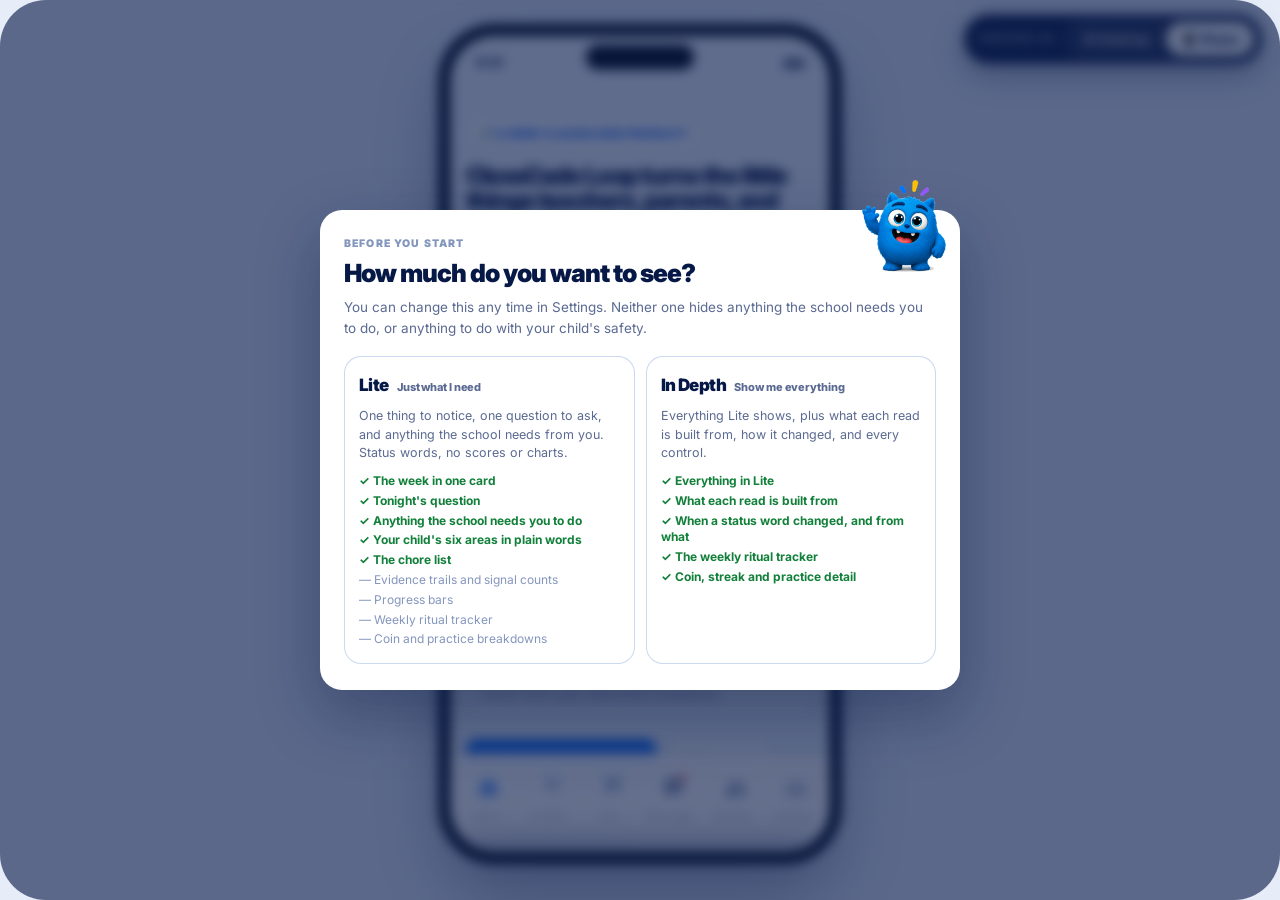
==== commit 54d45f08: "Add Lite / In Depth, chosen at signup A gate on first run, changeable in Settings. The rule that sto" ====
--- a/index.html
+++ b/index.html
@@ -4,7 +4,7 @@
 <title>ClassCade Loop</title>
 <link rel="preconnect" href="https://fonts.googleapis.com"><link rel="preconnect" href="https://fonts.gstatic.com" crossorigin>
 <link href="https://fonts.googleapis.com/css2?family=Inter:wght@400;500;600;700;800;900&display=swap" rel="stylesheet">
-<link rel="stylesheet" href="loop.css?v=115">
+<link rel="stylesheet" href="loop.css?v=122">
 <style>
   .hero{padding:34px 0 6px;max-width:760px}
   .arch{display:grid;grid-template-columns:1fr 1fr 1fr;gap:14px}
@@ -285,9 +285,9 @@
   </p>
 </div>
 
-<script src="loop.data.js?v=115"></script>
-<script src="loop.engine.js?v=115"></script>
-<script src="loop.shell.js?v=115"></script>
+<script src="loop.data.js?v=122"></script>
+<script src="loop.engine.js?v=122"></script>
+<script src="loop.shell.js?v=122"></script>
 <script>
 mountApp('index.html');
 $('#dims').innerHTML = DIMENSIONS.map(d=>`
--- a/loop.css
+++ b/loop.css
@@ -1950,3 +1950,127 @@
   flex:none;font-size:14px;font-weight:900;color:#7a5a00;background:#fff6d9;
   border-radius:999px;padding:6px 11px;box-shadow:inset 0 0 0 1px rgba(255,196,37,.4)
 }
+
+/* ══ FLAGS · things the teacher needs you to do ═════════════════════ */
+body.sm .m-secrow.flagrow{margin-top:2px}
+.flagcount{
+  font-size:10px;font-weight:900;letter-spacing:.06em;text-transform:uppercase;
+  background:#fff6d9;color:#7a5a00;border-radius:999px;padding:3px 9px;
+  box-shadow:inset 0 0 0 1px rgba(255,196,37,.45)
+}
+.flagcount.late{background:#fff0ea;color:#b4400a;box-shadow:inset 0 0 0 1px rgba(200,80,30,.3)}
+.m-flag{
+  background:#fffdf4;border:1px solid rgba(255,196,37,.5);border-radius:16px;
+  padding:14px 15px;margin-bottom:9px
+}
+.m-flag.late{background:#fff6f2;border-color:rgba(200,80,30,.32)}
+.m-flag .fl-top{display:flex;gap:12px;align-items:flex-start}
+.m-flag .fl-ic{font-size:21px;flex:none;line-height:1.2}
+.m-flag .fl-tx{flex:1;min-width:0}
+.m-flag .fl-lb{display:block;font-size:15.5px;font-weight:900;letter-spacing:-.028em;line-height:1.3}
+.m-flag .fl-mt{display:block;font-size:12px;color:var(--muted);margin-top:3px}
+.m-flag.late .fl-mt b{color:#b4400a}
+.m-flag .fl-mt b{color:#7a5a00}
+.m-flag .fl-detail{font-size:13.5px;color:var(--muted);line-height:1.5;margin-top:9px}
+.m-flag .fl-acts{display:flex;gap:8px;margin-top:12px}
+.m-flag .fl-acts .btn{flex:1}
+@media (min-width:901px){ .m-flag .fl-acts .btn{flex:0 0 auto} }
+
+/* ══ PRACTICE ══════════════════════════════════════════════════════ */
+.pr-row{
+  display:flex;align-items:center;gap:11px;padding:12px 13px;margin-bottom:8px;
+  background:#fff;border:1px solid var(--line-soft);border-radius:14px
+}
+.pr-row.done{background:#f2fbf5;border-color:rgba(16,139,47,.28)}
+.pr-row .e{font-size:19px;flex:none}
+.pr-row .tx{flex:1;min-width:0}
+.pr-row .lb{display:block;font-size:14.5px;font-weight:900;letter-spacing:-.025em;line-height:1.3}
+.pr-row .mt{display:block;font-size:11.5px;color:var(--muted-2);font-weight:700;margin-top:2px}
+.pr-row .cn{
+  flex:none;font-size:11.5px;font-weight:900;color:#7a5a00;background:#fff6d9;
+  border-radius:999px;padding:4px 9px;box-shadow:inset 0 0 0 1px rgba(255,196,37,.4)
+}
+.pr-row .cn.paid{color:#12803a;background:#e9f8ee;box-shadow:inset 0 0 0 1px rgba(16,139,47,.22)}
+.pr-row .btn{flex:none}
+.pr-assign{background:var(--tint);border:1px solid var(--line-soft);border-radius:16px;padding:13px;margin-bottom:14px}
+.pa-h{font-size:10px;font-weight:900;letter-spacing:.09em;text-transform:uppercase;color:var(--muted);margin-bottom:10px}
+.pa-row{display:flex;align-items:center;gap:11px;padding:9px 0}
+.pa-row + .pa-row{border-top:1px solid var(--line-soft)}
+.pa-row.on{opacity:.5}
+.pa-row .e{font-size:17px;flex:none}
+.pa-row .tx{flex:1;min-width:0}
+.pa-row .lb{display:block;font-size:13.5px;font-weight:800;letter-spacing:-.02em;line-height:1.3}
+.pa-row .mt{display:block;font-size:11.5px;color:var(--muted);line-height:1.4;margin-top:1px}
+.pa-row .mins{display:flex;gap:5px;flex:none}
+.mbtn{
+  border:1px solid var(--line);background:#fff;border-radius:9px;padding:6px 8px;font:inherit;
+  font-size:11.5px;font-weight:900;color:var(--blue);cursor:pointer;min-width:34px
+}
+.mbtn:active{transform:translateY(1px)}
+.mbtn[disabled]{opacity:.4;cursor:default;color:var(--muted-2)}
+@media (max-width:900px){
+  .pa-row{flex-wrap:wrap}
+  .pa-row .tx{flex-basis:calc(100% - 32px)}
+  .pa-row .mins{margin-left:28px}
+}
+
+/* ══ AT HOME BUILDER ═══════════════════════════════════════════════ */
+.hdr-gear{
+  border:0;background:rgba(255,255,255,.14);color:#fff;width:26px;height:26px;border-radius:999px;
+  font-size:14px;cursor:pointer;margin-left:8px;vertical-align:middle;line-height:1;
+  box-shadow:inset 0 0 0 1px rgba(255,255,255,.2)
+}
+.hdr-gear:active{transform:translateY(1px)}
+.bld{background:#fff;border:1px solid var(--line-soft);border-radius:18px;padding:16px 15px}
+.bld-h{display:flex;align-items:flex-start;gap:12px;margin-bottom:6px}
+.bld-h h4{font-size:17px;letter-spacing:-.03em}
+.bld-h p{font-size:12.5px;color:var(--muted);line-height:1.45;margin-top:3px}
+.bld-h .btn{flex:none}
+.bld-sec{
+  font-size:10px;font-weight:900;letter-spacing:.09em;text-transform:uppercase;color:var(--muted);
+  margin:20px 0 8px;padding-top:14px;border-top:1px solid var(--line-soft)
+}
+.bld-sub{font-size:11.5px;font-weight:800;color:var(--muted-2);margin:12px 0 7px;line-height:1.4}
+.bld-add{background:var(--tint);border-radius:14px;padding:12px;margin-top:11px}
+.bld-arow{display:flex;gap:8px;margin-top:8px;flex-wrap:wrap}
+.bld-arow .pick{flex:1;min-width:96px}
+.bld-arow .btn{flex:none}
+.bx{
+  flex:none;font-size:11px;font-weight:800;color:var(--watch);background:#fdf1e3;
+  border-radius:999px;padding:4px 9px;cursor:pointer;margin-left:6px
+}
+
+/* ══ DEPTH CHOOSER ═════════════════════════════════════════════════ */
+.dp-gate{position:fixed;inset:0;z-index:200;background:rgba(6,24,70,.62);backdrop-filter:blur(6px);
+  display:grid;place-items:center;padding:18px;overflow-y:auto}
+body.appview .dp-gate{position:absolute;border-radius:46px}
+.dp-wrap{width:100%;max-width:640px}
+.dp-card{background:#fff;border-radius:22px;padding:26px 24px;box-shadow:0 24px 60px rgba(6,24,70,.36);position:relative}
+.dp-mon{position:absolute;right:14px;top:-30px;width:84px;height:auto}
+.dp-eyebrow{font-size:10.5px;font-weight:900;letter-spacing:.11em;text-transform:uppercase;color:var(--muted-2)}
+.dp-card h2{font-size:25px;letter-spacing:-.04em;margin:7px 0 8px;padding-right:78px;line-height:1.18}
+.dp-sub{font-size:13.5px;color:var(--muted);line-height:1.55}
+.dp-opts{display:grid;grid-template-columns:1fr 1fr;gap:11px;margin-top:18px}
+@media (max-width:640px){ .dp-opts{grid-template-columns:1fr} .dp-card h2{font-size:22px;padding-right:64px} }
+.dp-opt{
+  text-align:left;border:1.5px solid var(--line);background:#fff;border-radius:17px;padding:15px 14px;
+  font:inherit;color:var(--ink);cursor:pointer;display:flex;flex-direction:column;gap:8px
+}
+.dp-opt:hover{border-color:var(--blue);background:#f8fbff}
+.dp-name{font-size:17px;font-weight:900;letter-spacing:-.03em;display:flex;align-items:baseline;gap:8px;flex-wrap:wrap}
+.dp-tag{font-size:11px;font-weight:800;color:var(--muted);letter-spacing:-.01em}
+.dp-blurb{font-size:12.5px;color:var(--muted);line-height:1.5}
+.dp-list{display:flex;flex-direction:column;gap:3px;margin-top:2px}
+.dp-yes{font-size:12px;font-weight:700;color:#12803a;line-height:1.4}
+.dp-no{font-size:12px;color:var(--muted-2);line-height:1.4}
+.dp-row{
+  display:flex;align-items:flex-start;gap:12px;padding:12px 12px;width:100%;text-align:left;
+  background:#fff;border:1px solid var(--line-soft);border-radius:14px;margin-bottom:8px;
+  font:inherit;color:var(--ink);cursor:pointer
+}
+.dp-row.on{background:#f7faff;border-color:var(--blue);box-shadow:inset 0 0 0 1px var(--blue)}
+.dp-row .tick{width:24px;height:24px;border-radius:999px;flex:none;display:grid;place-items:center;
+  border:2px solid var(--line);color:transparent;font-size:12px;font-weight:900;margin-top:1px}
+.dp-row.on .tick{background:var(--blue);border-color:var(--blue);color:#fff}
+.dp-row .lb{display:block;font-size:14px;font-weight:900;letter-spacing:-.025em;line-height:1.3}
+.dp-row .mt{display:block;font-size:12.5px;color:var(--muted);line-height:1.5;margin-top:3px}
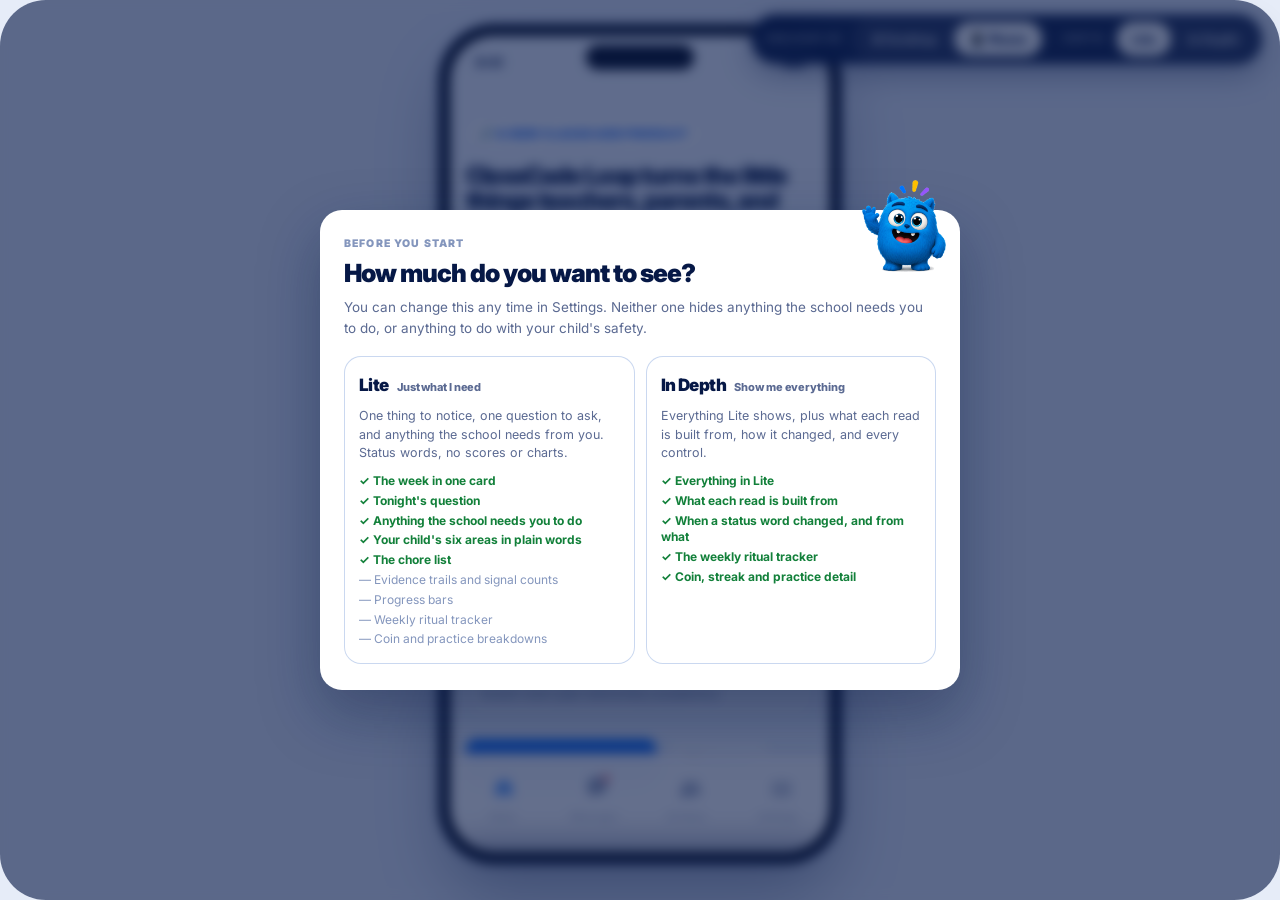
==== commit fe3c3475: "Lite mode: three-surface nav, depth switch in the preview control, flags on desktop - Lite nav is Ho" ====
--- a/index.html
+++ b/index.html
@@ -4,7 +4,7 @@
 <title>ClassCade Loop</title>
 <link rel="preconnect" href="https://fonts.googleapis.com"><link rel="preconnect" href="https://fonts.gstatic.com" crossorigin>
 <link href="https://fonts.googleapis.com/css2?family=Inter:wght@400;500;600;700;800;900&display=swap" rel="stylesheet">
-<link rel="stylesheet" href="loop.css?v=122">
+<link rel="stylesheet" href="loop.css?v=126">
 <style>
   .hero{padding:34px 0 6px;max-width:760px}
   .arch{display:grid;grid-template-columns:1fr 1fr 1fr;gap:14px}
@@ -285,9 +285,9 @@
   </p>
 </div>
 
-<script src="loop.data.js?v=122"></script>
-<script src="loop.engine.js?v=122"></script>
-<script src="loop.shell.js?v=122"></script>
+<script src="loop.data.js?v=126"></script>
+<script src="loop.engine.js?v=126"></script>
+<script src="loop.shell.js?v=126"></script>
 <script>
 mountApp('index.html');
 $('#dims').innerHTML = DIMENSIONS.map(d=>`
--- a/loop.css
+++ b/loop.css
@@ -916,7 +916,7 @@
 body.sm .side .side-label,
 body.sm .side .side-promo,
 body.sm .side .tier,
-body.sm .side nav:nth-of-type(2){display:none}
+body.sm .side nav:not(.mainnav){display:none}
 body.sm .side nav.mainnav{
   display:flex;flex-direction:row;justify-content:space-around;
   width:100%;gap:0;overflow:visible;order:0
@@ -2074,3 +2074,24 @@
 .dp-row.on .tick{background:var(--blue);border-color:var(--blue);color:#fff}
 .dp-row .lb{display:block;font-size:14px;font-weight:900;letter-spacing:-.025em;line-height:1.3}
 .dp-row .mt{display:block;font-size:12.5px;color:var(--muted);line-height:1.5;margin-top:3px}
+.viewtoggle .vt-sep{width:1px;height:20px;background:rgba(255,255,255,.16);flex:none}
+.viewtoggle{padding:5px 5px 5px 15px;gap:9px}
+@media (max-width:1180px){
+  .viewtoggle{padding:5px 5px 5px 12px;gap:7px}
+  .viewtoggle .vt-label{font-size:9.5px;letter-spacing:.08em}
+  .viewtoggle button{padding:6px 11px;font-size:12px}
+}
+/* section headers and flags also render off-phone */
+.m-secrow{
+  display:flex;align-items:baseline;gap:9px;margin:22px 3px 10px;
+  font-size:11.5px;font-weight:900;letter-spacing:.09em;text-transform:uppercase;color:var(--muted)
+}
+.m-secrow a{margin-left:auto;font-size:13px;font-weight:800;text-transform:none;letter-spacing:-.01em}
+.m-secrow .swipe{
+  font-size:10px;font-weight:800;letter-spacing:.06em;text-transform:uppercase;
+  color:var(--muted-2);background:var(--tint);border-radius:999px;padding:3px 8px
+}
+@media (min-width:901px){
+  body:not(.appview) .m-flag{max-width:760px}
+  body:not(.appview) .m-secrow.flagrow{margin-top:4px}
+}
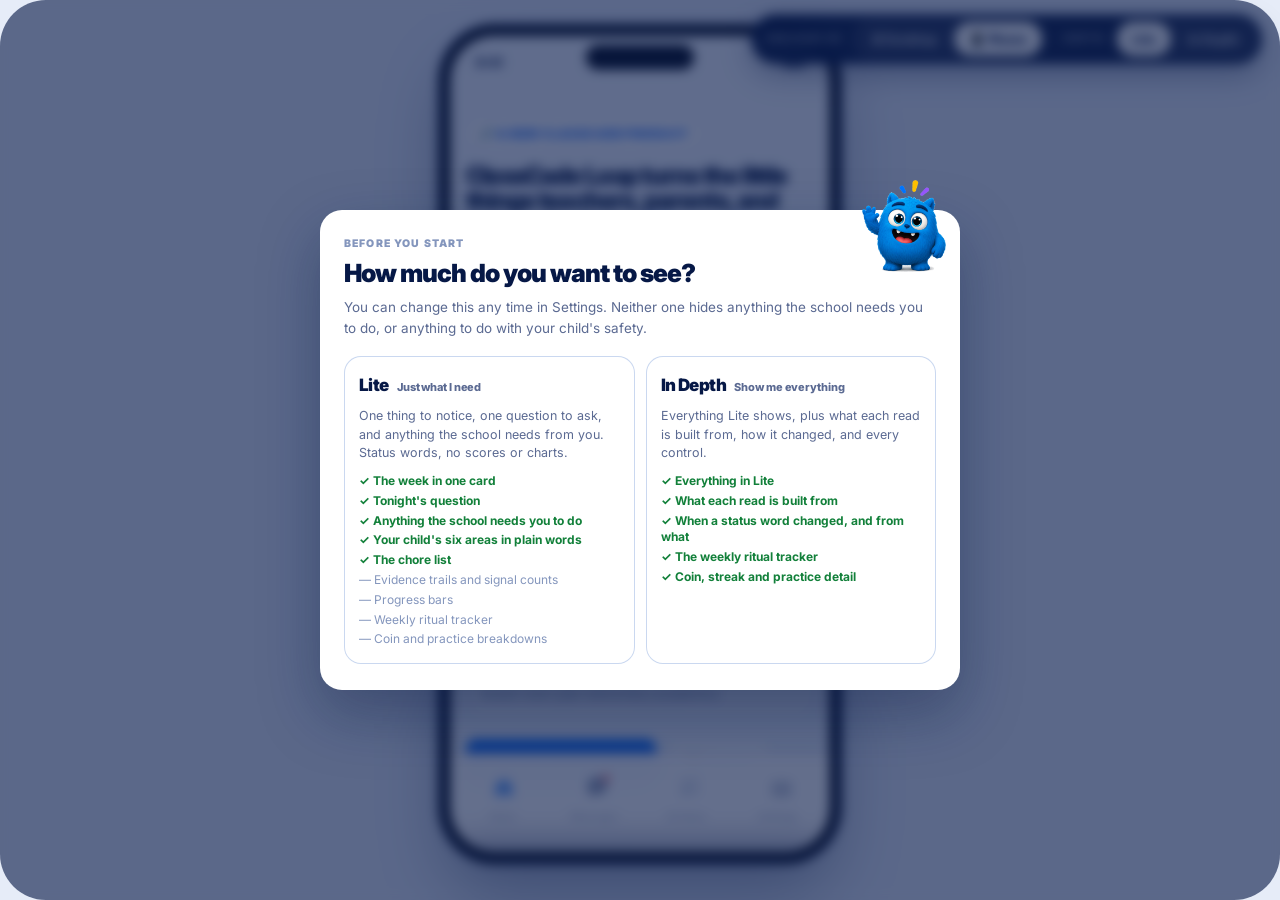
==== commit 3839f440: "Give At Home its own icon It was borrowing nav-my-kids.png, so two destinations shared one glyph. Re" ====
--- a/index.html
+++ b/index.html
@@ -4,7 +4,7 @@
 <title>ClassCade Loop</title>
 <link rel="preconnect" href="https://fonts.googleapis.com"><link rel="preconnect" href="https://fonts.gstatic.com" crossorigin>
 <link href="https://fonts.googleapis.com/css2?family=Inter:wght@400;500;600;700;800;900&display=swap" rel="stylesheet">
-<link rel="stylesheet" href="loop.css?v=126">
+<link rel="stylesheet" href="loop.css?v=132">
 <style>
   .hero{padding:34px 0 6px;max-width:760px}
   .arch{display:grid;grid-template-columns:1fr 1fr 1fr;gap:14px}
@@ -285,9 +285,9 @@
   </p>
 </div>
 
-<script src="loop.data.js?v=126"></script>
-<script src="loop.engine.js?v=126"></script>
-<script src="loop.shell.js?v=126"></script>
+<script src="loop.data.js?v=132"></script>
+<script src="loop.engine.js?v=132"></script>
+<script src="loop.shell.js?v=132"></script>
 <script>
 mountApp('index.html');
 $('#dims').innerHTML = DIMENSIONS.map(d=>`
--- a/loop.css
+++ b/loop.css
@@ -1321,7 +1321,10 @@
 /* ══ PHONE · GROWTH ════════════════════════════════════════════════ */
 /* the carousel straddles the dark/light seam, as in the mockup */
 body.sm .g-straddle{margin-top:14px;position:relative;z-index:2}
-body.sm .g-dark{padding-bottom:60px}
+/* the header must reserve the space the carousel pulls up into. Written with
+   both classes so a later blanket .m-dark padding rule can't undercut it —
+   that collision is exactly what dropped the cards onto the greeting. */
+body.sm .m-dark.g-dark{padding-bottom:62px}
 body.sm .g-pull{margin-top:-58px;position:relative;z-index:3}
 body.sm .g-dots{display:flex;justify-content:center;gap:6px;margin:12px 0 4px}
 body.sm .g-dots i{width:6px;height:6px;border-radius:999px;background:#cbd8ee;display:block}
@@ -2095,3 +2098,57 @@
   body:not(.appview) .m-flag{max-width:760px}
   body:not(.appview) .m-secrow.flagrow{margin-top:4px}
 }
+
+/* ══ PHONE · HOME DENSITY ══════════════════════════════════════════ */
+/* Home ran 2.5 screens. The rule applied here: anything that is an ACTION
+   keeps its full card, anything that is a POINTER shrinks to an icon.
+   Nothing was removed — the flags fold, they don't disappear. */
+
+/* flags fold. The first one, and anything overdue, opens itself — a parent
+   should never have to tap to find out something is late. */
+body.sm details.m-flag > summary{list-style:none;cursor:pointer;display:flex;align-items:flex-start;gap:11px}
+body.sm details.m-flag > summary::-webkit-details-marker{display:none}
+body.sm details.m-flag .fl-cv{
+  margin-left:auto;flex:none;color:var(--muted-2);font-weight:900;font-size:17px;
+  transform:rotate(90deg);transition:transform .16s ease;line-height:1
+}
+body.sm details.m-flag[open] .fl-cv{transform:rotate(-90deg)}
+body.sm details.m-flag:not([open]){padding-bottom:13px}
+body.sm details.m-flag .fl-detail{margin-top:10px}
+
+/* the noticing chips ride one scrolling row rather than wrapping to three */
+/* NB: not ".rail" — a bare .rail already exists for the desktop column layout
+   and its flex-direction:column silently stacked these. */
+body.sm .m-chips.chiprail{
+  display:flex;flex-direction:row;flex-wrap:nowrap;gap:8px;overflow-x:auto;scrollbar-width:none;
+  margin:0 -16px;padding:1px 16px 3px;-webkit-overflow-scrolling:touch;scroll-snap-type:x proximity
+}
+body.sm .m-chips.chiprail::-webkit-scrollbar{display:none}
+body.sm .m-chips.chiprail button{flex:0 0 auto;scroll-snap-align:start;white-space:nowrap}
+
+/* pointers become icons */
+.m-quad{display:grid;grid-template-columns:repeat(auto-fit,minmax(0,1fr));gap:9px;margin-top:12px}
+.m-qt{
+  display:flex;flex-direction:column;align-items:flex-start;gap:0;
+  background:#fff;border:1px solid var(--line-soft);border-radius:15px;
+  padding:12px 11px 12px;text-decoration:none;color:var(--ink);min-width:0
+}
+.m-qt .qi{
+  width:34px;height:34px;border-radius:11px;display:grid;place-items:center;
+  font-size:17px;margin-bottom:9px;flex:none
+}
+.m-qt .ql{font-size:13px;font-weight:900;letter-spacing:-.028em;line-height:1.2}
+.m-qt .qs{
+  font-size:11px;color:var(--muted-2);font-weight:700;margin-top:3px;line-height:1.25;
+  overflow:hidden;text-overflow:ellipsis;white-space:nowrap;max-width:100%
+}
+.m-qt:active{background:var(--tint)}
+@media (min-width:901px){ body:not(.appview) .m-quad{max-width:560px} }
+
+/* The status bar sat at z-index 20 with a transparent background on dark
+   pages, so scrolled content painted straight through "9:41". It has to be
+   the top layer of the frame and opaque the moment the page moves. */
+body.appview .statusbar{z-index:60}
+body.appview.scrolled .statusbar{background:var(--page)}
+body.appview.darktop.scrolled .statusbar{background:#0b2360;color:#fff}
+body.appview.darktop.scrolled .statusbar .notch{background:#0a1226}
